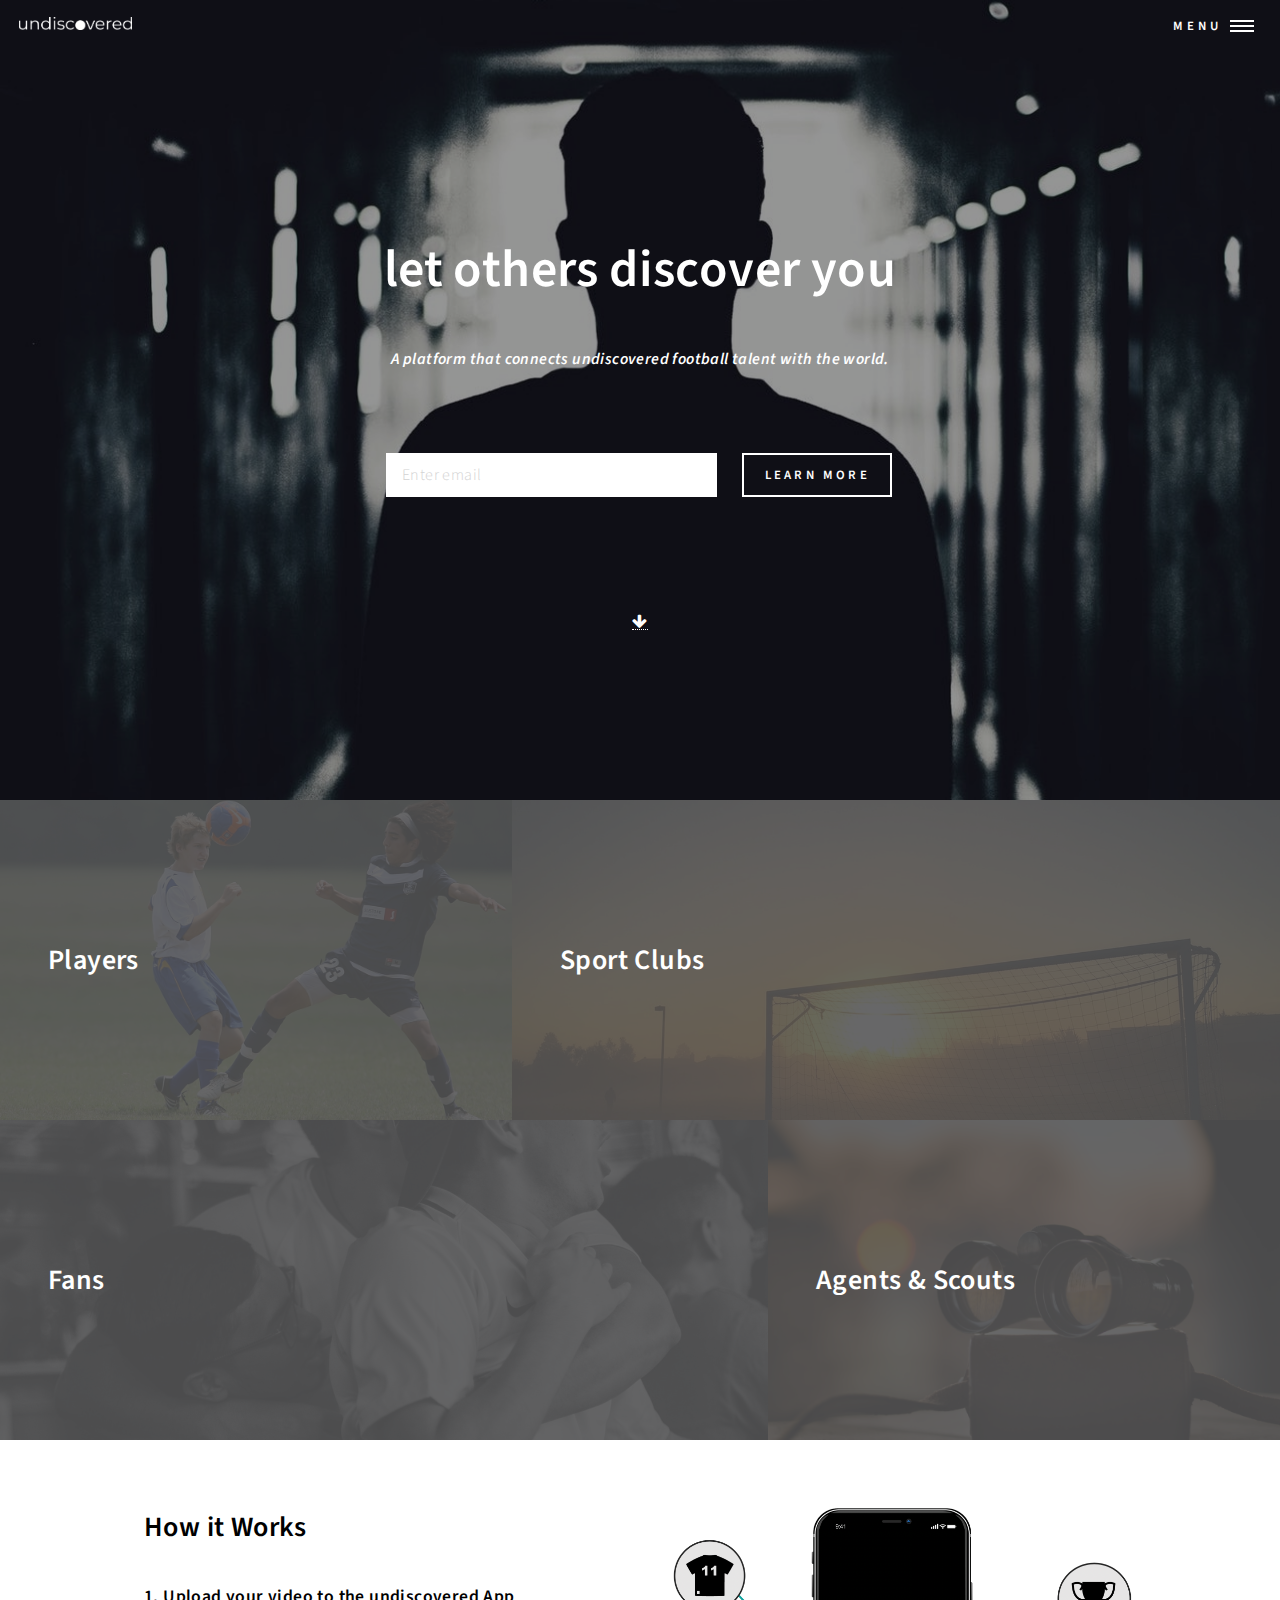
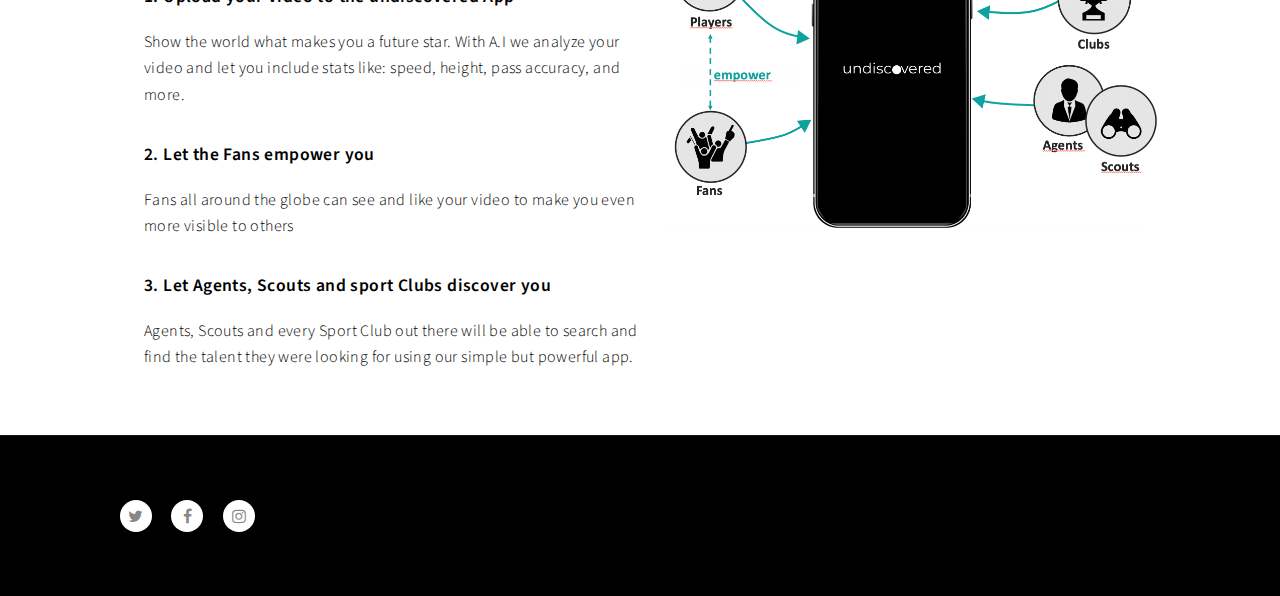
==== index.html @ f7e30514 "Website commit" ====
<!DOCTYPE HTML>
<!--
Forty by HTML5 UP
html5up.net | @ajlkn
Free for personal and commercial use under the CCA 3.0 license (html5up.net/license)
-->
<html>
    <head>
        <title>Undiscovered</title>
        <meta charset="utf-8" />
        <meta name="viewport" content="width=device-width, initial-scale=1, user-scalable=no" />
        <link rel="stylesheet" href="assets/css/main.css" />
        <noscript><link rel="stylesheet" href="assets/css/noscript.css" /></noscript>
    </head>
    <body class="is-preload">
        <!-- Wrapper -->
        <div id="wrapper">
            <!-- Header -->
            <header id="header" class="alt">
                <a href="index.html" class="logo"><img style="width: 10%" src="images/undiscovered_logo_white.png"></a>
                <nav>
                    <a href="#menu">Menu</a>
                </nav>
            </header>
            <!-- Menu -->
            <nav id="menu">
                <ul class="links">
                    <li><a href="index.html">Home</a></li>
                    <!-- <li><a href="generic.html">About</a></li> -->
                </ul>
                <ul class="actions stacked">
                    <li><a href="#" class="button primary fit">More Info</a></li>
                    <li><a href="#" class="button fit">Log In</a></li>
                </ul>
            </nav>
            <!-- Banner -->
            <section id="banner" class="major">
                <div class="inner">
                    <header class="major">
                        <h1>let others discover you</h1>
                    </header>
                    <div >
                        <p style="margin-bottom: 5em; font-style: italic;"><b>A platform that connects undiscovered football talent with the world.</b></p>
                        <div class="row aln-center" style="margin-bottom: 5em;">
                            <!-- Begin Mailchimp Signup Form -->
                            <div class="col-6" id="mc_embed_signup">
                                <form action="https://squarespace.us20.list-manage.com/subscribe/post?u=954dee2d405e3fc59cf410b6b&amp;id=bb637ee477" method="post" id="mc-embedded-subscribe-form" name="mc-embedded-subscribe-form" class="validate" target="_blank" novalidate>
                                    <div class="row">
                                        <div class="col-8">
                                            <div id="mc_embed_signup_scroll">
                                                
                                                <div class="mc-field-group">
                                                    <input placeholder="Enter email" type="email" value="" name="EMAIL" id="mce-EMAIL">
                                                </div>
                                            </div>
                                        </div>
                                        <div class="col-4">
                                            <div id="mce-responses" class="clear">
                                                <div class="response" id="mce-error-response" style="display:none"></div>
                                                <div class="response" id="mce-success-response" style="display:none"></div>
                                                </div>    <!-- real people should not fill this in and expect good things - do not remove this or risk form bot signups-->
                                                <div style="position: absolute; left: -5000px;" aria-hidden="true"><input type="text" name="b_954dee2d405e3fc59cf410b6b_bb637ee477" tabindex="-1" value=""></div>
                                                <div class="clear"><input type="submit" value="Learn more" name="subscribe" id="mc-embedded-subscribe" class="button"></div>
                                            </div>
                                        </div>
                                    </form>
                                </div>
                                <!--End mc_embed_signup-->
                                
                                <!-- <div class="col-6">
                                    <form method="post" action="#">
                                        <div class="row">
                                            <div class="col-8">
                                                <div class="fields">
                                                    
                                                    <div class="field">
                                                        <input placeholder="Enter your e-mail" type="text" name="email" id="email" />
                                                    </div>
                                                </div>
                                            </div>
                                            <div class="col-4">
                                                <ul class="actions">
                                                    <li><input type="submit" value="Learn more" class="button " /></li>
                                                    
                                                </ul>
                                            </div>
                                        </div>
                                    </form>
                                </div>
                            -->                             </div>
                            
                            
                            <a href="#one" class="fa fa-arrow-down"></a>
                            
                        </div>
                    </div>
                </section>
                <!-- Main -->
                <div id="main">
                    <!-- One -->
                    <section id="one" class="tiles">
                        <article>
                            <span class="image">
                                <img src="images/players.jpeg" alt="" />
                            </span>
                            <header class="major">
                                <h3><a href="" class="link">Players</a></h3>
                                <p></p>
                            </header>
                        </article>
                        <article>
                            <span class="image">
                                <img src="images/clubs.jpeg" alt="" />
                            </span>
                            <header class="major">
                                <h3><a href="" class="link">Sport Clubs</a></h3>
                                <p></p>
                            </header>
                        </article>
                        <article>
                            <span class="image">
                                <img src="images/fans.jpeg" alt="" />
                            </span>
                            <header class="major">
                                <h3><a href="" class="link">Fans</a></h3>
                                <p></p>
                            </header>
                        </article>
                        <article>
                            <span class="image">
                                <img src="images/bino.jpeg" alt="" />
                            </span>
                            <header class="major">
                                <h3><a href="" class="link">Agents & Scouts</a></h3>
                                <p></p>
                            </header>
                        </article>
                    </section>
                    <!-- Two -->
                    
                    <section id="two" style="background-color: white">
                        <div class="inner row">
                            <div class="col-6 col-12-small">
                                
                                <header class="major" >
                                    <h2 style="color: black">How it Works</h2>
                                </header>
                                <h4 style="color: black">1. Upload your video to the undiscovered App</h4>
                                <p style="color: black">Show the world what makes you a future star. With A.I we analyze your video and let you include stats like: speed, height, pass accuracy, and more.</p>
                                <h4 style="color: black">2. Let the Fans empower you</h4>
                                <p style="color: black">Fans all around the globe can see  and like your video to make you even more visible to others</p>
                                <h4 style="color: black">3. Let Agents, Scouts and sport Clubs discover you</h4>
                                <p style="color: black">Agents, Scouts and every Sport Club out there will be able to search and find the talent they were looking for using our simple but powerful app.
                                </p>
                            </div>
                            <div class="col-6 col-12-small ">
                                
                                
                                <img  class="image fit" src="images/model2.png">
                            </div>
                        </div>
                    </section>
                    
                </div>
                <!-- Contact -->
                <section id="contact">
                    <!-- <div class="inner">
                        <section>
                            <form method="post" action="#">
                                <div class="fields">
                                    <div class="field half">
                                        <label for="name">Name</label>
                                        <input type="text" name="name" id="name" />
                                    </div>
                                    <div class="field half">
                                        <label for="email">Email</label>
                                        <input type="text" name="email" id="email" />
                                    </div>
                                    <div class="field">
                                        <label for="message">Message</label>
                                        <textarea name="message" id="message" rows="6"></textarea>
                                    </div>
                                </div>
                                <ul class="actions">
                                    <li><input type="submit" value="Send Message" class="primary" /></li>
                                    <li><input type="reset" value="Clear" /></li>
                                </ul>
                            </form>
                        </section>
                        <section class="split">
                            <section>
                                <div class="contact-method">
                                    <span class="icon alt fa-envelope"></span>
                                    <h3>Email</h3>
                                    <a href="#">information@untitled.tld</a>
                                </div>
                            </section>
                            <section>
                                <div class="contact-method">
                                    <span class="icon alt fa-phone"></span>
                                    <h3>Phone</h3>
                                    <span>(000) 000-0000 x12387</span>
                                </div>
                            </section>
                            <section>
                                <div class="contact-method">
                                    <span class="icon alt fa-home"></span>
                                    <h3>Address</h3>
                                    <span>1234 Somewhere Road #5432<br />
                                        Nashville, TN 00000<br />
                                    United States of America</span>
                                </div>
                            </section>
                        </section>
                    </div> -->
                </section>
                <!-- Footer -->
                <footer id="footer">
                    <div class="inner">
                        <ul class="icons">
                            <li><a href="#" class="icon alt fa-twitter"><span class="label">Twitter</span></a></li>
                            <li><a href="#" class="icon alt fa-facebook"><span class="label">Facebook</span></a></li>
                            <li><a href="#" class="icon alt fa-instagram"><span class="label">Instagram</span></a></li>
                            <!-- <li><a href="#" class="icon alt fa-github"><span class="label">GitHub</span></a></li>
                            <li><a href="#" class="icon alt fa-linkedin"><span class="label">LinkedIn</span></a></li> -->
                        </ul>
                        
                    </div>
                </footer>
            </div>
            <!-- Scripts -->
            <script src="assets/js/jquery.min.js"></script>
            <script src="assets/js/jquery.scrolly.min.js"></script>
            <script src="assets/js/jquery.scrollex.min.js"></script>
            <script src="assets/js/browser.min.js"></script>
            <script src="assets/js/breakpoints.min.js"></script>
            <script src="assets/js/util.js"></script>
            <script src="assets/js/main.js"></script>
        </body>
    </html>
---- assets/css/main.css ----
@import url(font-awesome.min.css);
@import url("https://fonts.googleapis.com/css?family=Source+Sans+Pro:300,300italic,600,600italic");

/*
	Forty by HTML5 UP
	html5up.net | @ajlkn
	Free for personal and commercial use under the CCA 3.0 license (html5up.net/license)
*/

html, body, div, span, applet, object,
iframe, h1, h2, h3, h4, h5, h6, p, blockquote,
pre, a, abbr, acronym, address, big, cite,
code, del, dfn, em, img, ins, kbd, q, s, samp,
small, strike, strong, sub, sup, tt, var, b,
u, i, center, dl, dt, dd, ol, ul, li, fieldset,
form, label, legend, table, caption, tbody,
tfoot, thead, tr, th, td, article, aside,
canvas, details, embed, figure, figcaption,
footer, header, hgroup, menu, nav, output, ruby,
section, summary, time, mark, audio, video {
	margin: 0;
	padding: 0;
	border: 0;
	font-size: 100%;
	font: inherit;
	vertical-align: baseline;}

article, aside, details, figcaption, figure,
footer, header, hgroup, menu, nav, section {
	display: block;}

body {
	line-height: 1;
}

ol, ul {
	list-style: none;
}

blockquote, q {
	quotes: none;
}

	blockquote:before, blockquote:after, q:before, q:after {
		content: '';
		content: none;
	}

table {
	border-collapse: collapse;
	border-spacing: 0;
}

body {
	-webkit-text-size-adjust: none;
}

mark {
	background-color: transparent;
	color: inherit;
}

input::-moz-focus-inner {
	border: 0;
	padding: 0;
}

input, select, textarea {
	-moz-appearance: none;
	-webkit-appearance: none;
	-ms-appearance: none;
	appearance: none;
}

/* Basic */

	@-ms-viewport {
		width: device-width;
	}

	body {
		-ms-overflow-style: scrollbar;
	}

	@media screen and (max-width: 480px) {

		html, body {
			min-width: 320px;
		}

	}

	html {
		box-sizing: border-box;
	}

	*, *:before, *:after {
		box-sizing: inherit;
	}

	body {
		background: #000000;
	}

		body.is-preload *, body.is-preload *:before, body.is-preload *:after {
			-moz-animation: none !important;
			-webkit-animation: none !important;
			-ms-animation: none !important;
			animation: none !important;
			-moz-transition: none !important;
			-webkit-transition: none !important;
			-ms-transition: none !important;
			transition: none !important;
		}

/* Type */

	body, input, select, textarea {
		color: #ffffff;
		font-family: "Source Sans Pro", Helvetica, sans-serif;
		font-size: 17pt;
		font-weight: 300;
		letter-spacing: 0.025em;
		line-height: 1.65;
	}

		@media screen and (max-width: 1680px) {

			body, input, select, textarea {
				font-size: 14pt;
			}

		}

		@media screen and (max-width: 1280px) {

			body, input, select, textarea {
				font-size: 12pt;
			}

		}

		@media screen and (max-width: 360px) {

			body, input, select, textarea {
				font-size: 11pt;
			}

		}

	a {
		-moz-transition: color 0.2s ease-in-out, border-bottom-color 0.2s ease-in-out;
		-webkit-transition: color 0.2s ease-in-out, border-bottom-color 0.2s ease-in-out;
		-ms-transition: color 0.2s ease-in-out, border-bottom-color 0.2s ease-in-out;
		transition: color 0.2s ease-in-out, border-bottom-color 0.2s ease-in-out;
		border-bottom: dotted 1px;
		color: inherit;
		text-decoration: none;
	}

		a:hover {
			border-bottom-color: transparent;
			color: #9bf1ff !important;
		}

		a:active {
			color: #53e3fb !important;
		}

	strong, b {
		color: #ffffff;
		font-weight: 600;
	}

	em, i {
		font-style: italic;
	}

	p {
		margin: 0 0 2em 0;
	}

	h1, h2, h3, h4, h5, h6 {
		color: #ffffff;
		font-weight: 600;
		line-height: 1.65;
		margin: 0 0 1em 0;
	}

		h1 a, h2 a, h3 a, h4 a, h5 a, h6 a {
			color: inherit;
			border-bottom: 0;
		}

	h1 {
		font-size: 2.5em;
	}

	h2 {
		font-size: 1.75em;
	}

	h3 {
		font-size: 1.35em;
	}

	h4 {
		font-size: 1.1em;
	}

	h5 {
		font-size: 0.9em;
	}

	h6 {
		font-size: 0.7em;
	}

	@media screen and (max-width: 736px) {

		h1 {
			font-size: 2em;
		}

		h2 {
			font-size: 1.5em;
		}

		h3 {
			font-size: 1.25em;
		}

	}

	sub {
		font-size: 0.8em;
		position: relative;
		top: 0.5em;
	}

	sup {
		font-size: 0.8em;
		position: relative;
		top: -0.5em;
	}

	blockquote {
		border-left: solid 4px rgba(212, 212, 255, 0.1);
		font-style: italic;
		margin: 0 0 2em 0;
		padding: 0.5em 0 0.5em 2em;
	}

	code {
		background: rgba(212, 212, 255, 0.035);
		font-family: "Courier New", monospace;
		font-size: 0.9em;
		margin: 0 0.25em;
		padding: 0.25em 0.65em;
	}

	pre {
		-webkit-overflow-scrolling: touch;
		font-family: "Courier New", monospace;
		font-size: 0.9em;
		margin: 0 0 2em 0;
	}

		pre code {
			display: block;
			line-height: 1.75;
			padding: 1em 1.5em;
			overflow-x: auto;
		}

	hr {
		border: 0;
		border-bottom: solid 1px rgba(212, 212, 255, 0.1);
		margin: 2em 0;
	}

		hr.major {
			margin: 3em 0;
		}

	.align-left {
		text-align: left;
	}

	.align-center {
		text-align: center;
	}

	.align-right {
		text-align: right;
	}

/* Row */

	.row {
		display: flex;
		flex-wrap: wrap;
		box-sizing: border-box;
		align-items: stretch;
	}

		.row > * {
			box-sizing: border-box;
		}

		.row.gtr-uniform > * > :last-child {
			margin-bottom: 0;
		}

		.row.aln-left {
			justify-content: flex-start;
		}

		.row.aln-center {
			justify-content: center;
		}

		.row.aln-right {
			justify-content: flex-end;
		}

		.row.aln-top {
			align-items: flex-start;
		}

		.row.aln-middle {
			align-items: center;
		}

		.row.aln-bottom {
			align-items: flex-end;
		}

		.row > .imp {
			order: -1;
		}

		.row > .col-1 {
			width: 8.3333333333%;
		}

		.row > .off-1 {
			margin-left: 8.3333333333%;
		}

		.row > .col-2 {
			width: 16.6666666667%;
		}

		.row > .off-2 {
			margin-left: 16.6666666667%;
		}

		.row > .col-3 {
			width: 25%;
		}

		.row > .off-3 {
			margin-left: 25%;
		}

		.row > .col-4 {
			width: 33.3333333333%;
		}

		.row > .off-4 {
			margin-left: 33.3333333333%;
		}

		.row > .col-5 {
			width: 41.6666666667%;
		}

		.row > .off-5 {
			margin-left: 41.6666666667%;
		}

		.row > .col-6 {
			width: 50%;
		}

		.row > .off-6 {
			margin-left: 50%;
		}

		.row > .col-7 {
			width: 58.3333333333%;
		}

		.row > .off-7 {
			margin-left: 58.3333333333%;
		}

		.row > .col-8 {
			width: 66.6666666667%;
		}

		.row > .off-8 {
			margin-left: 66.6666666667%;
		}

		.row > .col-9 {
			width: 75%;
		}

		.row > .off-9 {
			margin-left: 75%;
		}

		.row > .col-10 {
			width: 83.3333333333%;
		}

		.row > .off-10 {
			margin-left: 83.3333333333%;
		}

		.row > .col-11 {
			width: 91.6666666667%;
		}

		.row > .off-11 {
			margin-left: 91.6666666667%;
		}

		.row > .col-12 {
			width: 100%;
		}

		.row > .off-12 {
			margin-left: 100%;
		}

		.row.gtr-0 {
			margin-top: 0;
			margin-left: 0em;
		}

			.row.gtr-0 > * {
				padding: 0 0 0 0em;
			}

			.row.gtr-0.gtr-uniform {
				margin-top: 0em;
			}

				.row.gtr-0.gtr-uniform > * {
					padding-top: 0em;
				}

		.row.gtr-25 {
			margin-top: 0;
			margin-left: -0.5em;
		}

			.row.gtr-25 > * {
				padding: 0 0 0 0.5em;
			}

			.row.gtr-25.gtr-uniform {
				margin-top: -0.5em;
			}

				.row.gtr-25.gtr-uniform > * {
					padding-top: 0.5em;
				}

		.row.gtr-50 {
			margin-top: 0;
			margin-left: -1em;
		}

			.row.gtr-50 > * {
				padding: 0 0 0 1em;
			}

			.row.gtr-50.gtr-uniform {
				margin-top: -1em;
			}

				.row.gtr-50.gtr-uniform > * {
					padding-top: 1em;
				}

		.row {
			margin-top: 0;
			margin-left: -2em;
		}

			.row > * {
				padding: 0 0 0 2em;
			}

			.row.gtr-uniform {
				margin-top: -2em;
			}

				.row.gtr-uniform > * {
					padding-top: 2em;
				}

		.row.gtr-150 {
			margin-top: 0;
			margin-left: -3em;
		}

			.row.gtr-150 > * {
				padding: 0 0 0 3em;
			}

			.row.gtr-150.gtr-uniform {
				margin-top: -3em;
			}

				.row.gtr-150.gtr-uniform > * {
					padding-top: 3em;
				}

		.row.gtr-200 {
			margin-top: 0;
			margin-left: -4em;
		}

			.row.gtr-200 > * {
				padding: 0 0 0 4em;
			}

			.row.gtr-200.gtr-uniform {
				margin-top: -4em;
			}

				.row.gtr-200.gtr-uniform > * {
					padding-top: 4em;
				}

		@media screen and (max-width: 1680px) {

			.row {
				display: flex;
				flex-wrap: wrap;
				box-sizing: border-box;
				align-items: stretch;
			}

				.row > * {
					box-sizing: border-box;
				}

				.row.gtr-uniform > * > :last-child {
					margin-bottom: 0;
				}

				.row.aln-left {
					justify-content: flex-start;
				}

				.row.aln-center {
					justify-content: center;
				}

				.row.aln-right {
					justify-content: flex-end;
				}

				.row.aln-top {
					align-items: flex-start;
				}

				.row.aln-middle {
					align-items: center;
				}

				.row.aln-bottom {
					align-items: flex-end;
				}

				.row > .imp-xlarge {
					order: -1;
				}

				.row > .col-1-xlarge {
					width: 8.3333333333%;
				}

				.row > .off-1-xlarge {
					margin-left: 8.3333333333%;
				}

				.row > .col-2-xlarge {
					width: 16.6666666667%;
				}

				.row > .off-2-xlarge {
					margin-left: 16.6666666667%;
				}

				.row > .col-3-xlarge {
					width: 25%;
				}

				.row > .off-3-xlarge {
					margin-left: 25%;
				}

				.row > .col-4-xlarge {
					width: 33.3333333333%;
				}

				.row > .off-4-xlarge {
					margin-left: 33.3333333333%;
				}

				.row > .col-5-xlarge {
					width: 41.6666666667%;
				}

				.row > .off-5-xlarge {
					margin-left: 41.6666666667%;
				}

				.row > .col-6-xlarge {
					width: 50%;
				}

				.row > .off-6-xlarge {
					margin-left: 50%;
				}

				.row > .col-7-xlarge {
					width: 58.3333333333%;
				}

				.row > .off-7-xlarge {
					margin-left: 58.3333333333%;
				}

				.row > .col-8-xlarge {
					width: 66.6666666667%;
				}

				.row > .off-8-xlarge {
					margin-left: 66.6666666667%;
				}

				.row > .col-9-xlarge {
					width: 75%;
				}

				.row > .off-9-xlarge {
					margin-left: 75%;
				}

				.row > .col-10-xlarge {
					width: 83.3333333333%;
				}

				.row > .off-10-xlarge {
					margin-left: 83.3333333333%;
				}

				.row > .col-11-xlarge {
					width: 91.6666666667%;
				}

				.row > .off-11-xlarge {
					margin-left: 91.6666666667%;
				}

				.row > .col-12-xlarge {
					width: 100%;
				}

				.row > .off-12-xlarge {
					margin-left: 100%;
				}

				.row.gtr-0 {
					margin-top: 0;
					margin-left: 0em;
				}

					.row.gtr-0 > * {
						padding: 0 0 0 0em;
					}

					.row.gtr-0.gtr-uniform {
						margin-top: 0em;
					}

						.row.gtr-0.gtr-uniform > * {
							padding-top: 0em;
						}

				.row.gtr-25 {
					margin-top: 0;
					margin-left: -0.5em;
				}

					.row.gtr-25 > * {
						padding: 0 0 0 0.5em;
					}

					.row.gtr-25.gtr-uniform {
						margin-top: -0.5em;
					}

						.row.gtr-25.gtr-uniform > * {
							padding-top: 0.5em;
						}

				.row.gtr-50 {
					margin-top: 0;
					margin-left: -1em;
				}

					.row.gtr-50 > * {
						padding: 0 0 0 1em;
					}

					.row.gtr-50.gtr-uniform {
						margin-top: -1em;
					}

						.row.gtr-50.gtr-uniform > * {
							padding-top: 1em;
						}

				.row {
					margin-top: 0;
					margin-left: -2em;
				}

					.row > * {
						padding: 0 0 0 2em;
					}

					.row.gtr-uniform {
						margin-top: -2em;
					}

						.row.gtr-uniform > * {
							padding-top: 2em;
						}

				.row.gtr-150 {
					margin-top: 0;
					margin-left: -3em;
				}

					.row.gtr-150 > * {
						padding: 0 0 0 3em;
					}

					.row.gtr-150.gtr-uniform {
						margin-top: -3em;
					}

						.row.gtr-150.gtr-uniform > * {
							padding-top: 3em;
						}

				.row.gtr-200 {
					margin-top: 0;
					margin-left: -4em;
				}

					.row.gtr-200 > * {
						padding: 0 0 0 4em;
					}

					.row.gtr-200.gtr-uniform {
						margin-top: -4em;
					}

						.row.gtr-200.gtr-uniform > * {
							padding-top: 4em;
						}

		}

		@media screen and (max-width: 1280px) {

			.row {
				display: flex;
				flex-wrap: wrap;
				box-sizing: border-box;
				align-items: stretch;
			}

				.row > * {
					box-sizing: border-box;
				}

				.row.gtr-uniform > * > :last-child {
					margin-bottom: 0;
				}

				.row.aln-left {
					justify-content: flex-start;
				}

				.row.aln-center {
					justify-content: center;
				}

				.row.aln-right {
					justify-content: flex-end;
				}

				.row.aln-top {
					align-items: flex-start;
				}

				.row.aln-middle {
					align-items: center;
				}

				.row.aln-bottom {
					align-items: flex-end;
				}

				.row > .imp-large {
					order: -1;
				}

				.row > .col-1-large {
					width: 8.3333333333%;
				}

				.row > .off-1-large {
					margin-left: 8.3333333333%;
				}

				.row > .col-2-large {
					width: 16.6666666667%;
				}

				.row > .off-2-large {
					margin-left: 16.6666666667%;
				}

				.row > .col-3-large {
					width: 25%;
				}

				.row > .off-3-large {
					margin-left: 25%;
				}

				.row > .col-4-large {
					width: 33.3333333333%;
				}

				.row > .off-4-large {
					margin-left: 33.3333333333%;
				}

				.row > .col-5-large {
					width: 41.6666666667%;
				}

				.row > .off-5-large {
					margin-left: 41.6666666667%;
				}

				.row > .col-6-large {
					width: 50%;
				}

				.row > .off-6-large {
					margin-left: 50%;
				}

				.row > .col-7-large {
					width: 58.3333333333%;
				}

				.row > .off-7-large {
					margin-left: 58.3333333333%;
				}

				.row > .col-8-large {
					width: 66.6666666667%;
				}

				.row > .off-8-large {
					margin-left: 66.6666666667%;
				}

				.row > .col-9-large {
					width: 75%;
				}

				.row > .off-9-large {
					margin-left: 75%;
				}

				.row > .col-10-large {
					width: 83.3333333333%;
				}

				.row > .off-10-large {
					margin-left: 83.3333333333%;
				}

				.row > .col-11-large {
					width: 91.6666666667%;
				}

				.row > .off-11-large {
					margin-left: 91.6666666667%;
				}

				.row > .col-12-large {
					width: 100%;
				}

				.row > .off-12-large {
					margin-left: 100%;
				}

				.row.gtr-0 {
					margin-top: 0;
					margin-left: 0em;
				}

					.row.gtr-0 > * {
						padding: 0 0 0 0em;
					}

					.row.gtr-0.gtr-uniform {
						margin-top: 0em;
					}

						.row.gtr-0.gtr-uniform > * {
							padding-top: 0em;
						}

				.row.gtr-25 {
					margin-top: 0;
					margin-left: -0.375em;
				}

					.row.gtr-25 > * {
						padding: 0 0 0 0.375em;
					}

					.row.gtr-25.gtr-uniform {
						margin-top: -0.375em;
					}

						.row.gtr-25.gtr-uniform > * {
							padding-top: 0.375em;
						}

				.row.gtr-50 {
					margin-top: 0;
					margin-left: -0.75em;
				}

					.row.gtr-50 > * {
						padding: 0 0 0 0.75em;
					}

					.row.gtr-50.gtr-uniform {
						margin-top: -0.75em;
					}

						.row.gtr-50.gtr-uniform > * {
							padding-top: 0.75em;
						}

				.row {
					margin-top: 0;
					margin-left: -1.5em;
				}

					.row > * {
						padding: 0 0 0 1.5em;
					}

					.row.gtr-uniform {
						margin-top: -1.5em;
					}

						.row.gtr-uniform > * {
							padding-top: 1.5em;
						}

				.row.gtr-150 {
					margin-top: 0;
					margin-left: -2.25em;
				}

					.row.gtr-150 > * {
						padding: 0 0 0 2.25em;
					}

					.row.gtr-150.gtr-uniform {
						margin-top: -2.25em;
					}

						.row.gtr-150.gtr-uniform > * {
							padding-top: 2.25em;
						}

				.row.gtr-200 {
					margin-top: 0;
					margin-left: -3em;
				}

					.row.gtr-200 > * {
						padding: 0 0 0 3em;
					}

					.row.gtr-200.gtr-uniform {
						margin-top: -3em;
					}

						.row.gtr-200.gtr-uniform > * {
							padding-top: 3em;
						}

		}

		@media screen and (max-width: 980px) {

			.row {
				display: flex;
				flex-wrap: wrap;
				box-sizing: border-box;
				align-items: stretch;
			}

				.row > * {
					box-sizing: border-box;
				}

				.row.gtr-uniform > * > :last-child {
					margin-bottom: 0;
				}

				.row.aln-left {
					justify-content: flex-start;
				}

				.row.aln-center {
					justify-content: center;
				}

				.row.aln-right {
					justify-content: flex-end;
				}

				.row.aln-top {
					align-items: flex-start;
				}

				.row.aln-middle {
					align-items: center;
				}

				.row.aln-bottom {
					align-items: flex-end;
				}

				.row > .imp-medium {
					order: -1;
				}

				.row > .col-1-medium {
					width: 8.3333333333%;
				}

				.row > .off-1-medium {
					margin-left: 8.3333333333%;
				}

				.row > .col-2-medium {
					width: 16.6666666667%;
				}

				.row > .off-2-medium {
					margin-left: 16.6666666667%;
				}

				.row > .col-3-medium {
					width: 25%;
				}

				.row > .off-3-medium {
					margin-left: 25%;
				}

				.row > .col-4-medium {
					width: 33.3333333333%;
				}

				.row > .off-4-medium {
					margin-left: 33.3333333333%;
				}

				.row > .col-5-medium {
					width: 41.6666666667%;
				}

				.row > .off-5-medium {
					margin-left: 41.6666666667%;
				}

				.row > .col-6-medium {
					width: 50%;
				}

				.row > .off-6-medium {
					margin-left: 50%;
				}

				.row > .col-7-medium {
					width: 58.3333333333%;
				}

				.row > .off-7-medium {
					margin-left: 58.3333333333%;
				}

				.row > .col-8-medium {
					width: 66.6666666667%;
				}

				.row > .off-8-medium {
					margin-left: 66.6666666667%;
				}

				.row > .col-9-medium {
					width: 75%;
				}

				.row > .off-9-medium {
					margin-left: 75%;
				}

				.row > .col-10-medium {
					width: 83.3333333333%;
				}

				.row > .off-10-medium {
					margin-left: 83.3333333333%;
				}

				.row > .col-11-medium {
					width: 91.6666666667%;
				}

				.row > .off-11-medium {
					margin-left: 91.6666666667%;
				}

				.row > .col-12-medium {
					width: 100%;
				}

				.row > .off-12-medium {
					margin-left: 100%;
				}

				.row.gtr-0 {
					margin-top: 0;
					margin-left: 0em;
				}

					.row.gtr-0 > * {
						padding: 0 0 0 0em;
					}

					.row.gtr-0.gtr-uniform {
						margin-top: 0em;
					}

						.row.gtr-0.gtr-uniform > * {
							padding-top: 0em;
						}

				.row.gtr-25 {
					margin-top: 0;
					margin-left: -0.375em;
				}

					.row.gtr-25 > * {
						padding: 0 0 0 0.375em;
					}

					.row.gtr-25.gtr-uniform {
						margin-top: -0.375em;
					}

						.row.gtr-25.gtr-uniform > * {
							padding-top: 0.375em;
						}

				.row.gtr-50 {
					margin-top: 0;
					margin-left: -0.75em;
				}

					.row.gtr-50 > * {
						padding: 0 0 0 0.75em;
					}

					.row.gtr-50.gtr-uniform {
						margin-top: -0.75em;
					}

						.row.gtr-50.gtr-uniform > * {
							padding-top: 0.75em;
						}

				.row {
					margin-top: 0;
					margin-left: -1.5em;
				}

					.row > * {
						padding: 0 0 0 1.5em;
					}

					.row.gtr-uniform {
						margin-top: -1.5em;
					}

						.row.gtr-uniform > * {
							padding-top: 1.5em;
						}

				.row.gtr-150 {
					margin-top: 0;
					margin-left: -2.25em;
				}

					.row.gtr-150 > * {
						padding: 0 0 0 2.25em;
					}

					.row.gtr-150.gtr-uniform {
						margin-top: -2.25em;
					}

						.row.gtr-150.gtr-uniform > * {
							padding-top: 2.25em;
						}

				.row.gtr-200 {
					margin-top: 0;
					margin-left: -3em;
				}

					.row.gtr-200 > * {
						padding: 0 0 0 3em;
					}

					.row.gtr-200.gtr-uniform {
						margin-top: -3em;
					}

						.row.gtr-200.gtr-uniform > * {
							padding-top: 3em;
						}

		}

		@media screen and (max-width: 736px) {

			.row {
				display: flex;
				flex-wrap: wrap;
				box-sizing: border-box;
				align-items: stretch;
			}

				.row > * {
					box-sizing: border-box;
				}

				.row.gtr-uniform > * > :last-child {
					margin-bottom: 0;
				}

				.row.aln-left {
					justify-content: flex-start;
				}

				.row.aln-center {
					justify-content: center;
				}

				.row.aln-right {
					justify-content: flex-end;
				}

				.row.aln-top {
					align-items: flex-start;
				}

				.row.aln-middle {
					align-items: center;
				}

				.row.aln-bottom {
					align-items: flex-end;
				}

				.row > .imp-small {
					order: -1;
				}

				.row > .col-1-small {
					width: 8.3333333333%;
				}

				.row > .off-1-small {
					margin-left: 8.3333333333%;
				}

				.row > .col-2-small {
					width: 16.6666666667%;
				}

				.row > .off-2-small {
					margin-left: 16.6666666667%;
				}

				.row > .col-3-small {
					width: 25%;
				}

				.row > .off-3-small {
					margin-left: 25%;
				}

				.row > .col-4-small {
					width: 33.3333333333%;
				}

				.row > .off-4-small {
					margin-left: 33.3333333333%;
				}

				.row > .col-5-small {
					width: 41.6666666667%;
				}

				.row > .off-5-small {
					margin-left: 41.6666666667%;
				}

				.row > .col-6-small {
					width: 50%;
				}

				.row > .off-6-small {
					margin-left: 50%;
				}

				.row > .col-7-small {
					width: 58.3333333333%;
				}

				.row > .off-7-small {
					margin-left: 58.3333333333%;
				}

				.row > .col-8-small {
					width: 66.6666666667%;
				}

				.row > .off-8-small {
					margin-left: 66.6666666667%;
				}

				.row > .col-9-small {
					width: 75%;
				}

				.row > .off-9-small {
					margin-left: 75%;
				}

				.row > .col-10-small {
					width: 83.3333333333%;
				}

				.row > .off-10-small {
					margin-left: 83.3333333333%;
				}

				.row > .col-11-small {
					width: 91.6666666667%;
				}

				.row > .off-11-small {
					margin-left: 91.6666666667%;
				}

				.row > .col-12-small {
					width: 100%;
				}

				.row > .off-12-small {
					margin-left: 100%;
				}

				.row.gtr-0 {
					margin-top: 0;
					margin-left: 0em;
				}

					.row.gtr-0 > * {
						padding: 0 0 0 0em;
					}

					.row.gtr-0.gtr-uniform {
						margin-top: 0em;
					}

						.row.gtr-0.gtr-uniform > * {
							padding-top: 0em;
						}

				.row.gtr-25 {
					margin-top: 0;
					margin-left: -0.3125em;
				}

					.row.gtr-25 > * {
						padding: 0 0 0 0.3125em;
					}

					.row.gtr-25.gtr-uniform {
						margin-top: -0.3125em;
					}

						.row.gtr-25.gtr-uniform > * {
							padding-top: 0.3125em;
						}

				.row.gtr-50 {
					margin-top: 0;
					margin-left: -0.625em;
				}

					.row.gtr-50 > * {
						padding: 0 0 0 0.625em;
					}

					.row.gtr-50.gtr-uniform {
						margin-top: -0.625em;
					}

						.row.gtr-50.gtr-uniform > * {
							padding-top: 0.625em;
						}

				.row {
					margin-top: 0;
					margin-left: -1.25em;
				}

					.row > * {
						padding: 0 0 0 1.25em;
					}

					.row.gtr-uniform {
						margin-top: -1.25em;
					}

						.row.gtr-uniform > * {
							padding-top: 1.25em;
						}

				.row.gtr-150 {
					margin-top: 0;
					margin-left: -1.875em;
				}

					.row.gtr-150 > * {
						padding: 0 0 0 1.875em;
					}

					.row.gtr-150.gtr-uniform {
						margin-top: -1.875em;
					}

						.row.gtr-150.gtr-uniform > * {
							padding-top: 1.875em;
						}

				.row.gtr-200 {
					margin-top: 0;
					margin-left: -2.5em;
				}

					.row.gtr-200 > * {
						padding: 0 0 0 2.5em;
					}

					.row.gtr-200.gtr-uniform {
						margin-top: -2.5em;
					}

						.row.gtr-200.gtr-uniform > * {
							padding-top: 2.5em;
						}

		}

		@media screen and (max-width: 480px) {

			.row {
				display: flex;
				flex-wrap: wrap;
				box-sizing: border-box;
				align-items: stretch;
			}

				.row > * {
					box-sizing: border-box;
				}

				.row.gtr-uniform > * > :last-child {
					margin-bottom: 0;
				}

				.row.aln-left {
					justify-content: flex-start;
				}

				.row.aln-center {
					justify-content: center;
				}

				.row.aln-right {
					justify-content: flex-end;
				}

				.row.aln-top {
					align-items: flex-start;
				}

				.row.aln-middle {
					align-items: center;
				}

				.row.aln-bottom {
					align-items: flex-end;
				}

				.row > .imp-xsmall {
					order: -1;
				}

				.row > .col-1-xsmall {
					width: 8.3333333333%;
				}

				.row > .off-1-xsmall {
					margin-left: 8.3333333333%;
				}

				.row > .col-2-xsmall {
					width: 16.6666666667%;
				}

				.row > .off-2-xsmall {
					margin-left: 16.6666666667%;
				}

				.row > .col-3-xsmall {
					width: 25%;
				}

				.row > .off-3-xsmall {
					margin-left: 25%;
				}

				.row > .col-4-xsmall {
					width: 33.3333333333%;
				}

				.row > .off-4-xsmall {
					margin-left: 33.3333333333%;
				}

				.row > .col-5-xsmall {
					width: 41.6666666667%;
				}

				.row > .off-5-xsmall {
					margin-left: 41.6666666667%;
				}

				.row > .col-6-xsmall {
					width: 50%;
				}

				.row > .off-6-xsmall {
					margin-left: 50%;
				}

				.row > .col-7-xsmall {
					width: 58.3333333333%;
				}

				.row > .off-7-xsmall {
					margin-left: 58.3333333333%;
				}

				.row > .col-8-xsmall {
					width: 66.6666666667%;
				}

				.row > .off-8-xsmall {
					margin-left: 66.6666666667%;
				}

				.row > .col-9-xsmall {
					width: 75%;
				}

				.row > .off-9-xsmall {
					margin-left: 75%;
				}

				.row > .col-10-xsmall {
					width: 83.3333333333%;
				}

				.row > .off-10-xsmall {
					margin-left: 83.3333333333%;
				}

				.row > .col-11-xsmall {
					width: 91.6666666667%;
				}

				.row > .off-11-xsmall {
					margin-left: 91.6666666667%;
				}

				.row > .col-12-xsmall {
					width: 100%;
				}

				.row > .off-12-xsmall {
					margin-left: 100%;
				}

				.row.gtr-0 {
					margin-top: 0;
					margin-left: 0em;
				}

					.row.gtr-0 > * {
						padding: 0 0 0 0em;
					}

					.row.gtr-0.gtr-uniform {
						margin-top: 0em;
					}

						.row.gtr-0.gtr-uniform > * {
							padding-top: 0em;
						}

				.row.gtr-25 {
					margin-top: 0;
					margin-left: -0.3125em;
				}

					.row.gtr-25 > * {
						padding: 0 0 0 0.3125em;
					}

					.row.gtr-25.gtr-uniform {
						margin-top: -0.3125em;
					}

						.row.gtr-25.gtr-uniform > * {
							padding-top: 0.3125em;
						}

				.row.gtr-50 {
					margin-top: 0;
					margin-left: -0.625em;
				}

					.row.gtr-50 > * {
						padding: 0 0 0 0.625em;
					}

					.row.gtr-50.gtr-uniform {
						margin-top: -0.625em;
					}

						.row.gtr-50.gtr-uniform > * {
							padding-top: 0.625em;
						}

				.row {
					margin-top: 0;
					margin-left: -1.25em;
				}

					.row > * {
						padding: 0 0 0 1.25em;
					}

					.row.gtr-uniform {
						margin-top: -1.25em;
					}

						.row.gtr-uniform > * {
							padding-top: 1.25em;
						}

				.row.gtr-150 {
					margin-top: 0;
					margin-left: -1.875em;
				}

					.row.gtr-150 > * {
						padding: 0 0 0 1.875em;
					}

					.row.gtr-150.gtr-uniform {
						margin-top: -1.875em;
					}

						.row.gtr-150.gtr-uniform > * {
							padding-top: 1.875em;
						}

				.row.gtr-200 {
					margin-top: 0;
					margin-left: -2.5em;
				}

					.row.gtr-200 > * {
						padding: 0 0 0 2.5em;
					}

					.row.gtr-200.gtr-uniform {
						margin-top: -2.5em;
					}

						.row.gtr-200.gtr-uniform > * {
							padding-top: 2.5em;
						}

		}

/* Section/Article */

	section.special, article.special {
		text-align: center;
	}

	header.major {
		width: -moz-max-content;
		width: -webkit-max-content;
		width: -ms-max-content;
		width: max-content;
		margin-bottom: 2em;
	}

		header.major > :first-child {
			margin-bottom: 0;
			width: calc(100% + 0.5em);
		}

			header.major > :first-child:after {
				/*content: '';*/
				background-color: #ffffff;
				display: block;
				height: 2px;
				margin: 0.325em 0 0.5em 0;
				width: 100%;
			}

		header.major > p {
			font-size: 0.7em;
			font-weight: 600;
			letter-spacing: 0.25em;
			margin-bottom: 0;
			text-transform: uppercase;
		}

		body.is-ie header.major > :first-child:after {
			max-width: 9em;
		}

		body.is-ie header.major > h1:after {
			max-width: 100% !important;
		}

	@media screen and (max-width: 736px) {

		header.major > p br {
			display: none;
		}

	}

/* Form */

	form {
		margin: 0 0 2em 0;
	}

		form > :last-child {
			margin-bottom: 0;
		}

		form > .fields {
			display: -moz-flex;
			display: -webkit-flex;
			display: -ms-flex;
			display: flex;
			-moz-flex-wrap: wrap;
			-webkit-flex-wrap: wrap;
			-ms-flex-wrap: wrap;
			flex-wrap: wrap;
			width: calc(100% + 3em);
			margin: -1.5em 0 2em -1.5em;
		}

			form > .fields > .field {
				-moz-flex-grow: 0;
				-webkit-flex-grow: 0;
				-ms-flex-grow: 0;
				flex-grow: 0;
				-moz-flex-shrink: 0;
				-webkit-flex-shrink: 0;
				-ms-flex-shrink: 0;
				flex-shrink: 0;
				padding: 1.5em 0 0 1.5em;
				width: calc(100% - 1.5em);
			}

				form > .fields > .field.half {
					width: calc(50% - 0.75em);
				}

				form > .fields > .field.third {
					width: calc(100%/3 - 0.5em);
				}

				form > .fields > .field.quarter {
					width: calc(25% - 0.375em);
				}

		@media screen and (max-width: 480px) {

			form > .fields {
				width: calc(100% + 3em);
				margin: -1.5em 0 2em -1.5em;
			}

				form > .fields > .field {
					padding: 1.5em 0 0 1.5em;
					width: calc(100% - 1.5em);
				}

					form > .fields > .field.half {
						width: calc(100% - 1.5em);
					}

					form > .fields > .field.third {
						width: calc(100% - 1.5em);
					}

					form > .fields > .field.quarter {
						width: calc(100% - 1.5em);
					}

		}

	label {
		color: #ffffff;
		display: block;
		font-size: 0.8em;
		font-weight: 600;
		letter-spacing: 0.25em;
		margin: 0 0 1em 0;
		text-transform: uppercase;
	}

	input[type="text"],
	input[type="password"],
	input[type="email"],
	input[type="tel"],
	input[type="search"],
	input[type="url"],
	select,
	textarea {
		-moz-appearance: none;
		-webkit-appearance: none;
		-ms-appearance: none;
		appearance: none;
		background: rgba(255, 255, 255);
		border: none;
		border-radius: 0;
		color: black;
		display: block;
		outline: 0;
		padding: 0 1em;
		text-decoration: none;
		width: 100%;
	}

		input[type="text"]:invalid,
		input[type="password"]:invalid,
		input[type="email"]:invalid,
		input[type="tel"]:invalid,
		input[type="search"]:invalid,
		input[type="url"]:invalid,
		select:invalid,
		textarea:invalid {
			box-shadow: none;
		}

		input[type="text"]:focus,
		input[type="password"]:focus,
		input[type="email"]:focus,
		input[type="tel"]:focus,
		input[type="search"]:focus,
		input[type="url"]:focus,
		select:focus,
		textarea:focus {
			border-color: #9bf1ff;
			box-shadow: 0 0 0 2px #9bf1ff;
		}

	select {
		background-image: url("data:image/svg+xml;charset=utf8,%3Csvg xmlns='http://www.w3.org/2000/svg' width='40' height='40' preserveAspectRatio='none' viewBox='0 0 40 40'%3E%3Cpath d='M9.4,12.3l10.4,10.4l10.4-10.4c0.2-0.2,0.5-0.4,0.9-0.4c0.3,0,0.6,0.1,0.9,0.4l3.3,3.3c0.2,0.2,0.4,0.5,0.4,0.9 c0,0.4-0.1,0.6-0.4,0.9L20.7,31.9c-0.2,0.2-0.5,0.4-0.9,0.4c-0.3,0-0.6-0.1-0.9-0.4L4.3,17.3c-0.2-0.2-0.4-0.5-0.4-0.9 c0-0.4,0.1-0.6,0.4-0.9l3.3-3.3c0.2-0.2,0.5-0.4,0.9-0.4S9.1,12.1,9.4,12.3z' fill='rgba(212, 212, 255, 0.1)' /%3E%3C/svg%3E");
		background-size: 1.25rem;
		background-repeat: no-repeat;
		background-position: calc(100% - 1rem) center;
		height: 2.75em;
		padding-right: 2.75em;
		text-overflow: ellipsis;
	}

		select option {
			color: #ffffff;
			background: #0000007d;
		}

		select:focus::-ms-value {
			background-color: transparent;
		}

		select::-ms-expand {
			display: none;
		}

	input[type="text"],
	input[type="password"],
	input[type="email"],
	input[type="tel"],
	input[type="search"],
	input[type="url"],
	select {
		height: 2.75em;
	}

	textarea {
		padding: 0.75em 1em;
	}

	input[type="checkbox"],
	input[type="radio"] {
		-moz-appearance: none;
		-webkit-appearance: none;
		-ms-appearance: none;
		appearance: none;
		display: block;
		float: left;
		margin-right: -2em;
		opacity: 0;
		width: 1em;
		z-index: -1;
	}

		input[type="checkbox"] + label,
		input[type="radio"] + label {
			text-decoration: none;
			color: #ffffff;
			cursor: pointer;
			display: inline-block;
			font-weight: 300;
			padding-left: 2.65em;
			padding-right: 0.75em;
			position: relative;
		}

			input[type="checkbox"] + label:before,
			input[type="radio"] + label:before {
				-moz-osx-font-smoothing: grayscale;
				-webkit-font-smoothing: antialiased;
				font-family: FontAwesome;
				font-style: normal;
				font-weight: normal;
				text-transform: none !important;
			}

			input[type="checkbox"] + label:before,
			input[type="radio"] + label:before {
				background: rgba(212, 212, 255, 0.035);
				content: '';
				display: inline-block;
				height: 1.65em;
				left: 0;
				letter-spacing: 0;
				line-height: 1.58125em;
				position: absolute;
				text-align: center;
				top: 0;
				width: 1.65em;
			}

		input[type="checkbox"]:checked + label:before,
		input[type="radio"]:checked + label:before {
			background: #ffffff;
			border-color: #9bf1ff;
			content: '\f00c';
			color: #0000007d;
		}

		input[type="checkbox"]:focus + label:before,
		input[type="radio"]:focus + label:before {
			box-shadow: 0 0 0 2px #9bf1ff;
		}

	input[type="radio"] + label:before {
		border-radius: 100%;
	}

	::-webkit-input-placeholder {
		color: rgba(211, 211, 211 ) !important;
		opacity: 1.0;
	}

	:-moz-placeholder {
		color: rgba(211, 211, 211) !important;
		opacity: 1.0;
	}

	::-moz-placeholder {
		color: rgba(211, 211, 211) !important;
		opacity: 1.0;
	}

	:-ms-input-placeholder {
		color: rgba(211, 211, 211) !important;
		opacity: 1.0;
	}

/* Box */

	.box {
		border: solid 1px rgba(212, 212, 255, 0.1);
		margin-bottom: 2em;
		padding: 1.5em;
	}

		.box > :last-child,
		.box > :last-child > :last-child,
		.box > :last-child > :last-child > :last-child {
			margin-bottom: 0;
		}

		.box.alt {
			border: 0;
			border-radius: 0;
			padding: 0;
		}

/* Icon */

	.icon {
		text-decoration: none;
		border-bottom: none;
		position: relative;
	}

		.icon:before {
			-moz-osx-font-smoothing: grayscale;
			-webkit-font-smoothing: antialiased;
			font-family: FontAwesome;
			font-style: normal;
			font-weight: normal;
			text-transform: none !important;
		}

		.icon > .label {
			display: none;
		}

		.icon.alt:before {
			background-color: #ffffff;
			border-radius: 100%;
			color: #0000007d;
			display: inline-block;
			height: 2em;
			line-height: 2em;
			text-align: center;
			width: 2em;
		}

	a.icon.alt:before {
		-moz-transition: background-color 0.2s ease-in-out;
		-webkit-transition: background-color 0.2s ease-in-out;
		-ms-transition: background-color 0.2s ease-in-out;
		transition: background-color 0.2s ease-in-out;
	}

	a.icon.alt:hover:before {
		background-color: #6fc3df;
	}

	a.icon.alt:active:before {
		background-color: #37a6cb;
	}

/* Image */

	.image {
		border: 0;
		display: inline-block;
		position: relative;
	}

		.image img {
			display: block;
		}

		.image.left, .image.right {
			max-width: 30%;
		}

			.image.left img, .image.right img {
				width: 100%;
			}

		.image.left {
			float: left;
			margin: 0 1.5em 1.25em 0;
			top: 0.25em;
		}

		.image.right {
			float: right;
			margin: 0 0 1.25em 1.5em;
			top: 0.25em;
		}

		.image.fit {
			display: block;
			margin: 0 0 2em 0;
			width: 100%;
		}

			.image.fit img {
				width: 100%;
			}

		.image.main {
			display: block;
			margin: 2.5em 0;
			width: 100%;
		}

			.image.main img {
				width: 100%;
			}

			@media screen and (max-width: 736px) {

				.image.main {
					margin: 1.5em 0;
				}

			}

/* List */

	ol {
		list-style: decimal;
		margin: 0 0 2em 0;
		padding-left: 1.25em;
	}

		ol li {
			padding-left: 0.25em;
		}

	ul {
		list-style: disc;
		margin: 0 0 2em 0;
		padding-left: 1em;
	}

		ul li {
			padding-left: 0.5em;
		}

		ul.alt {
			list-style: none;
			padding-left: 0;
		}

			ul.alt li {
				border-top: solid 1px rgba(212, 212, 255, 0.1);
				padding: 0.5em 0;
			}

				ul.alt li:first-child {
					border-top: 0;
					padding-top: 0;
				}

	dl {
		margin: 0 0 2em 0;
	}

		dl dt {
			display: block;
			font-weight: 600;
			margin: 0 0 1em 0;
		}

		dl dd {
			margin-left: 2em;
		}

/* Actions */

	ul.actions {
		display: -moz-flex;
		display: -webkit-flex;
		display: -ms-flex;
		display: flex;
		cursor: default;
		list-style: none;
		margin-left: -1em;
		padding-left: 0;
	}

		ul.actions li {
			padding: 0 0 0 1em;
			vertical-align: middle;
		}

		ul.actions.special {
			-moz-justify-content: center;
			-webkit-justify-content: center;
			-ms-justify-content: center;
			justify-content: center;
			width: 100%;
			margin-left: 0;
		}

			ul.actions.special li:first-child {
				padding-left: 0;
			}

		ul.actions.stacked {
			-moz-flex-direction: column;
			-webkit-flex-direction: column;
			-ms-flex-direction: column;
			flex-direction: column;
			margin-left: 0;
		}

			ul.actions.stacked li {
				padding: 1.3em 0 0 0;
			}

				ul.actions.stacked li:first-child {
					padding-top: 0;
				}

		ul.actions.fit {
			width: calc(100% + 1em);
		}

			ul.actions.fit li {
				-moz-flex-grow: 1;
				-webkit-flex-grow: 1;
				-ms-flex-grow: 1;
				flex-grow: 1;
				-moz-flex-shrink: 1;
				-webkit-flex-shrink: 1;
				-ms-flex-shrink: 1;
				flex-shrink: 1;
				width: 100%;
			}

				ul.actions.fit li > * {
					width: 100%;
				}

			ul.actions.fit.stacked {
				width: 100%;
			}

/* Icons */

	ul.icons {
		cursor: default;
		list-style: none;
		padding-left: 0;
	}

		ul.icons li {
			display: inline-block;
			padding: 0 1em 0 0;
		}

			ul.icons li:last-child {
				padding-right: 0;
			}

		@media screen and (max-width: 736px) {

			ul.icons li {
				padding: 0 0.75em 0 0;
			}

		}

/* Pagination */

	ul.pagination {
		cursor: default;
		list-style: none;
		padding-left: 0;
	}

		ul.pagination li {
			display: inline-block;
			padding-left: 0;
			vertical-align: middle;
		}

			ul.pagination li > .page {
				-moz-transition: background-color 0.2s ease-in-out, color 0.2s ease-in-out;
				-webkit-transition: background-color 0.2s ease-in-out, color 0.2s ease-in-out;
				-ms-transition: background-color 0.2s ease-in-out, color 0.2s ease-in-out;
				transition: background-color 0.2s ease-in-out, color 0.2s ease-in-out;
				border-bottom: 0;
				display: inline-block;
				font-size: 0.8em;
				font-weight: 600;
				height: 1.5em;
				line-height: 1.5em;
				margin: 0 0.125em;
				min-width: 1.5em;
				padding: 0 0.5em;
				text-align: center;
			}

				ul.pagination li > .page.active {
					background-color: #ffffff;
					color: #0000007d;
				}

					ul.pagination li > .page.active:hover {
						background-color: #9bf1ff;
						color: #0000007d !important;
					}

					ul.pagination li > .page.active:active {
						background-color: #53e3fb;
					}

			ul.pagination li:first-child {
				padding-right: 0.75em;
			}

			ul.pagination li:last-child {
				padding-left: 0.75em;
			}

		@media screen and (max-width: 480px) {

			ul.pagination li:nth-child(n+2):nth-last-child(n+2) {
				display: none;
			}

			ul.pagination li:first-child {
				padding-right: 0;
			}

		}

/* Table */

	.table-wrapper {
		-webkit-overflow-scrolling: touch;
		overflow-x: auto;
	}

	table {
		margin: 0 0 2em 0;
		width: 100%;
	}

		table tbody tr {
			border: solid 1px rgba(212, 212, 255, 0.1);
			border-left: 0;
			border-right: 0;
		}

			table tbody tr:nth-child(2n + 1) {
				background-color: rgba(212, 212, 255, 0.035);
			}

		table td {
			padding: 0.75em 0.75em;
		}

		table th {
			color: #ffffff;
			font-size: 0.9em;
			font-weight: 600;
			padding: 0 0.75em 0.75em 0.75em;
			text-align: left;
		}

		table thead {
			border-bottom: solid 2px rgba(212, 212, 255, 0.1);
		}

		table tfoot {
			border-top: solid 2px rgba(212, 212, 255, 0.1);
		}

		table.alt {
			border-collapse: separate;
		}

			table.alt tbody tr td {
				border: solid 1px rgba(212, 212, 255, 0.1);
				border-left-width: 0;
				border-top-width: 0;
			}

				table.alt tbody tr td:first-child {
					border-left-width: 1px;
				}

			table.alt tbody tr:first-child td {
				border-top-width: 1px;
			}

			table.alt thead {
				border-bottom: 0;
			}

			table.alt tfoot {
				border-top: 0;
			}

/* Button */

	input[type="submit"],
	input[type="reset"],
	input[type="button"],
	button,
	.button {
		-moz-appearance: none;
		-webkit-appearance: none;
		-ms-appearance: none;
		appearance: none;
		-moz-transition: background-color 0.2s ease-in-out, box-shadow 0.2s ease-in-out, color 0.2s ease-in-out;
		-webkit-transition: background-color 0.2s ease-in-out, box-shadow 0.2s ease-in-out, color 0.2s ease-in-out;
		-ms-transition: background-color 0.2s ease-in-out, box-shadow 0.2s ease-in-out, color 0.2s ease-in-out;
		transition: background-color 0.2s ease-in-out, box-shadow 0.2s ease-in-out, color 0.2s ease-in-out;
		background-color: transparent;
		border: 0;
		border-radius: 0;
		box-shadow: inset 0 0 0 2px #ffffff;
		color: #ffffff;
		cursor: pointer;
		display: inline-block;
		font-size: 0.8em;
		font-weight: 600;
		height: 3.5em;
		letter-spacing: 0.25em;
		line-height: 3.5em;
		padding: 0 1.75em;
		text-align: center;
		text-decoration: none;
		text-transform: uppercase;
		white-space: nowrap;
	}

		input[type="submit"]:hover, input[type="submit"]:active,
		input[type="reset"]:hover,
		input[type="reset"]:active,
		input[type="button"]:hover,
		input[type="button"]:active,
		button:hover,
		button:active,
		.button:hover,
		.button:active {
			box-shadow: inset 0 0 0 2px #9bf1ff;
			color: #9bf1ff;
		}

		input[type="submit"]:active,
		input[type="reset"]:active,
		input[type="button"]:active,
		button:active,
		.button:active {
			background-color: rgba(155, 241, 255, 0.1);
			box-shadow: inset 0 0 0 2px #53e3fb;
			color: #53e3fb;
		}

		input[type="submit"].icon:before,
		input[type="reset"].icon:before,
		input[type="button"].icon:before,
		button.icon:before,
		.button.icon:before {
			margin-right: 0.5em;
		}

		input[type="submit"].fit,
		input[type="reset"].fit,
		input[type="button"].fit,
		button.fit,
		.button.fit {
			width: 100%;
		}

		input[type="submit"].small,
		input[type="reset"].small,
		input[type="button"].small,
		button.small,
		.button.small {
			font-size: 0.6em;
		}

		input[type="submit"].large,
		input[type="reset"].large,
		input[type="button"].large,
		button.large,
		.button.large {
			font-size: 1.25em;
			height: 3em;
			line-height: 3em;
		}

		input[type="submit"].next,
		input[type="reset"].next,
		input[type="button"].next,
		button.next,
		.button.next {
			padding-right: 4.5em;
			position: relative;
		}

			input[type="submit"].next:before, input[type="submit"].next:after,
			input[type="reset"].next:before,
			input[type="reset"].next:after,
			input[type="button"].next:before,
			input[type="button"].next:after,
			button.next:before,
			button.next:after,
			.button.next:before,
			.button.next:after {
				-moz-transition: opacity 0.2s ease-in-out;
				-webkit-transition: opacity 0.2s ease-in-out;
				-ms-transition: opacity 0.2s ease-in-out;
				transition: opacity 0.2s ease-in-out;
				background-position: center right;
				background-repeat: no-repeat;
				background-size: 36px 24px;
				content: '';
				display: block;
				height: 100%;
				position: absolute;
				right: 1.5em;
				top: 0;
				vertical-align: middle;
				width: 36px;
			}

			input[type="submit"].next:before,
			input[type="reset"].next:before,
			input[type="button"].next:before,
			button.next:before,
			.button.next:before {
				background-image: url("data:image/svg+xml;charset=utf8,%3Csvg xmlns='http://www.w3.org/2000/svg' xmlns:xlink='http://www.w3.org/1999/xlink' width='36px' height='24px' viewBox='0 0 36 24' zoomAndPan='disable'%3E%3Cstyle%3Eline %7B stroke: %23ffffff%3B stroke-width: 2px%3B %7D%3C/style%3E%3Cline x1='0' y1='12' x2='34' y2='12' /%3E%3Cline x1='25' y1='4' x2='34' y2='12.5' /%3E%3Cline x1='25' y1='20' x2='34' y2='11.5' /%3E%3C/svg%3E");
			}

			input[type="submit"].next:after,
			input[type="reset"].next:after,
			input[type="button"].next:after,
			button.next:after,
			.button.next:after {
				background-image: url("data:image/svg+xml;charset=utf8,%3Csvg xmlns='http://www.w3.org/2000/svg' xmlns:xlink='http://www.w3.org/1999/xlink' width='36px' height='24px' viewBox='0 0 36 24' zoomAndPan='disable'%3E%3Cstyle%3Eline %7B stroke: %239bf1ff%3B stroke-width: 2px%3B %7D%3C/style%3E%3Cline x1='0' y1='12' x2='34' y2='12' /%3E%3Cline x1='25' y1='4' x2='34' y2='12.5' /%3E%3Cline x1='25' y1='20' x2='34' y2='11.5' /%3E%3C/svg%3E");
				opacity: 0;
				z-index: 1;
			}

			input[type="submit"].next:hover:after, input[type="submit"].next:active:after,
			input[type="reset"].next:hover:after,
			input[type="reset"].next:active:after,
			input[type="button"].next:hover:after,
			input[type="button"].next:active:after,
			button.next:hover:after,
			button.next:active:after,
			.button.next:hover:after,
			.button.next:active:after {
				opacity: 1;
			}

			@media screen and (max-width: 1280px) {

				input[type="submit"].next,
				input[type="reset"].next,
				input[type="button"].next,
				button.next,
				.button.next {
					padding-right: 5em;
				}

			}

		input[type="submit"].primary,
		input[type="reset"].primary,
		input[type="button"].primary,
		button.primary,
		.button.primary {
			background-color: #ffffff;
			box-shadow: none;
			color: #0000007d;
		}

			input[type="submit"].primary:hover, input[type="submit"].primary:active,
			input[type="reset"].primary:hover,
			input[type="reset"].primary:active,
			input[type="button"].primary:hover,
			input[type="button"].primary:active,
			button.primary:hover,
			button.primary:active,
			.button.primary:hover,
			.button.primary:active {
				background-color: #9bf1ff;
				color: #0000007d !important;
			}

			input[type="submit"].primary:active,
			input[type="reset"].primary:active,
			input[type="button"].primary:active,
			button.primary:active,
			.button.primary:active {
				background-color: #53e3fb;
			}

		input[type="submit"].disabled, input[type="submit"]:disabled,
		input[type="reset"].disabled,
		input[type="reset"]:disabled,
		input[type="button"].disabled,
		input[type="button"]:disabled,
		button.disabled,
		button:disabled,
		.button.disabled,
		.button:disabled {
			pointer-events: none;
			cursor: default;
			opacity: 0.25;
		}

/* Tiles */

	.tiles {
		display: -moz-flex;
		display: -webkit-flex;
		display: -ms-flex;
		display: flex;
		-moz-flex-wrap: wrap;
		-webkit-flex-wrap: wrap;
		-ms-flex-wrap: wrap;
		flex-wrap: wrap;
		border-top: 0 !important;
	}

		.tiles + * {
			border-top: 0 !important;
		}

		.tiles article {
			-moz-align-items: center;
			-webkit-align-items: center;
			-ms-align-items: center;
			align-items: center;
			display: -moz-flex;
			display: -webkit-flex;
			display: -ms-flex;
			display: flex;
			-moz-transition: -moz-transform 0.25s ease, opacity 0.25s ease, -moz-filter 1s ease, -webkit-filter 1s ease;
			-webkit-transition: -webkit-transform 0.25s ease, opacity 0.25s ease, -webkit-filter 1s ease, -webkit-filter 1s ease;
			-ms-transition: -ms-transform 0.25s ease, opacity 0.25s ease, -ms-filter 1s ease, -webkit-filter 1s ease;
			transition: transform 0.25s ease, opacity 0.25s ease, filter 1s ease, -webkit-filter 1s ease;
			padding: 4em 4em 2em 4em ;
			background-position: center;
			background-repeat: no-repeat;
			background-size: cover;
			cursor: default;
			height: 40vh;
			max-height: 40em;
			min-height: 23em;
			overflow: hidden;
			position: relative;
			width: 40%;
		}

			.tiles article .image {
				display: none;
			}

			.tiles article header {
				position: relative;
				z-index: 3;
			}

			.tiles article h3 {
				font-size: 1.75em;
			}

				.tiles article h3 a:hover {
					color: inherit !important;
				}

			.tiles article .link.primary {
				border: 0;
				height: 100%;
				left: 0;
				position: absolute;
				top: 0;
				width: 100%;
				z-index: 4;
			}

			.tiles article:before {
				-moz-transition: opacity 0.5s ease;
				-webkit-transition: opacity 0.5s ease;
				-ms-transition: opacity 0.5s ease;
				transition: opacity 0.5s ease;
				bottom: 0;
				content: '';
				display: block;
				height: 100%;
				left: 0;
				opacity: 0.85;
				position: absolute;
				width: 100%;
				z-index: 2;
			}

			.tiles article:after {
				background-color: rgba(36, 41, 67, 0.25);
				content: '';
				display: block;
				height: 100%;
				left: 0;
				position: absolute;
				top: 0;
				width: 100%;
				z-index: 1;
			}

			.tiles article:hover:before {
				opacity: 0;
			}

			.tiles article.is-transitioning {
				-moz-transform: scale(0.95);
				-webkit-transform: scale(0.95);
				-ms-transform: scale(0.95);
				transform: scale(0.95);
				-moz-filter: blur(0.5em);
				-webkit-filter: blur(0.5em);
				-ms-filter: blur(0.5em);
				filter: blur(0.5em);
				opacity: 0;
			}

			.tiles article:nth-child(4n - 1), .tiles article:nth-child(4n - 2) {
				width: 60%;
			}

			.tiles article:nth-child(6n - 5):before {
				background-color: #565656;
			}

			.tiles article:nth-child(6n - 4):before {
				background-color: #565656;
			}

			.tiles article:nth-child(6n - 3):before {
				background-color: #565656;
			}

			.tiles article:nth-child(6n - 2):before {
				background-color: #565656;
			}

			.tiles article:nth-child(6n - 1):before {
				background-color: #565656;
			}

			.tiles article:nth-child(6n):before {
				background-color: #565656;
			}

		@media screen and (max-width: 1280px) {

			.tiles article {
				padding: 4em 3em 2em 3em ;
				height: 30vh;
				max-height: 30em;
				min-height: 20em;
			}

		}

		@media screen and (max-width: 980px) {

			.tiles article {
				width: 50% !important;
			}

		}

		@media screen and (max-width: 736px) {

			.tiles article {
				padding: 3em 1.5em 1em 1.5em ;
				height: 16em;
				max-height: none;
				min-height: 0;
			}

				.tiles article h3 {
					font-size: 1.5em;
				}

		}

		@media screen and (max-width: 480px) {

			.tiles {
				display: block;
			}

				.tiles article {
					height: 20em;
					width: 100% !important;
				}

		}

/* Contact Method */

	.contact-method {
		margin: 0 0 2em 0;
		padding-left: 3.25em;
		position: relative;
	}

		.contact-method .icon {
			left: 0;
			position: absolute;
			top: 0;
		}

		.contact-method h3 {
			margin: 0 0 0.5em 0;
		}

/* Spotlights */

	.spotlights {
		border-top: 0 !important;
	}

		.spotlights + * {
			border-top: 0 !important;
		}

		.spotlights > section {
			display: -moz-flex;
			display: -webkit-flex;
			display: -ms-flex;
			display: flex;
			-moz-flex-direction: row;
			-webkit-flex-direction: row;
			-ms-flex-direction: row;
			flex-direction: row;
			background-color: #2e3450;
		}

			.spotlights > section > .image {
				background-position: center center;
				background-size: cover;
				border-radius: 0;
				display: block;
				position: relative;
				width: 30%;
			}

				.spotlights > section > .image img {
					border-radius: 0;
					display: block;
					width: 100%;
				}

				.spotlights > section > .image:before {
					background: rgba(36, 41, 67, 0.9);
					content: '';
					display: block;
					height: 100%;
					left: 0;
					opacity: 0;
					position: absolute;
					top: 0;
					width: 100%;
				}

			.spotlights > section > .content {
				display: -moz-flex;
				display: -webkit-flex;
				display: -ms-flex;
				display: flex;
				-moz-flex-direction: column;
				-webkit-flex-direction: column;
				-ms-flex-direction: column;
				flex-direction: column;
				-moz-justify-content: center;
				-webkit-justify-content: center;
				-ms-justify-content: center;
				justify-content: center;
				-moz-align-items: center;
				-webkit-align-items: center;
				-ms-align-items: center;
				align-items: center;
				padding: 2em 3em 0.1em 3em ;
				width: 70%;
			}

				.spotlights > section > .content > .inner {
					margin: 0 auto;
					max-width: 100%;
					width: 65em;
				}

			.spotlights > section:nth-child(2n) {
				-moz-flex-direction: row-reverse;
				-webkit-flex-direction: row-reverse;
				-ms-flex-direction: row-reverse;
				flex-direction: row-reverse;
				background-color: #333856;
			}

				.spotlights > section:nth-child(2n) > .content {
					-moz-align-items: -moz-flex-end;
					-webkit-align-items: -webkit-flex-end;
					-ms-align-items: -ms-flex-end;
					align-items: flex-end;
				}

		@media screen and (max-width: 1680px) {

			.spotlights > section > .image {
				width: 40%;
			}

			.spotlights > section > .content {
				width: 60%;
			}

		}

		@media screen and (max-width: 1280px) {

			.spotlights > section > .image {
				width: 45%;
			}

			.spotlights > section > .content {
				width: 55%;
			}

		}

		@media screen and (max-width: 980px) {

			.spotlights > section {
				display: block;
			}

				.spotlights > section > .image {
					width: 100%;
				}

				.spotlights > section > .content {
					padding: 4em 3em 2em 3em ;
					width: 100%;
				}

		}

		@media screen and (max-width: 736px) {

			.spotlights > section > .content {
				padding: 3em 1.5em 1em 1.5em ;
			}

		}

/* Header */

	@-moz-keyframes reveal-header {
		0% {
			top: -4em;
			opacity: 0;
		}

		100% {
			top: 0;
			opacity: 1;
		}
	}

	@-webkit-keyframes reveal-header {
		0% {
			top: -4em;
			opacity: 0;
		}

		100% {
			top: 0;
			opacity: 1;
		}
	}

	@-ms-keyframes reveal-header {
		0% {
			top: -4em;
			opacity: 0;
		}

		100% {
			top: 0;
			opacity: 1;
		}
	}

	@keyframes reveal-header {
		0% {
			top: -4em;
			opacity: 0;
		}

		100% {
			top: 0;
			opacity: 1;
		}
	}

	#header {
		display: -moz-flex;
		display: -webkit-flex;
		display: -ms-flex;
		display: flex;
		background-color: #000;
		box-shadow: 0 0 0.25em 0 rgba(0, 0, 0, 0.15);
		cursor: default;
		font-weight: 600;
		height: 3.25em;
		left: 0;
		letter-spacing: 0.25em;
		line-height: 3.25em;
		margin: 0;
		position: fixed;
		text-transform: uppercase;
		top: 0;
		width: 100%;
		z-index: 10000;
	}

		#header .logo {
			border: 0;
			display: inline-block;
			font-size: 0.8em;
			height: inherit;
			line-height: inherit;
			padding: 0 1.5em;
		}

			#header .logo strong {
				-moz-transition: background-color 0.2s ease-in-out, color 0.2s ease-in-out;
				-webkit-transition: background-color 0.2s ease-in-out, color 0.2s ease-in-out;
				-ms-transition: background-color 0.2s ease-in-out, color 0.2s ease-in-out;
				transition: background-color 0.2s ease-in-out, color 0.2s ease-in-out;
				background-color: #ffffff;
				color: #0000007d;
				display: inline-block;
				line-height: 1.65em;
				margin-right: 0.325em;
				padding: 0 0.125em 0 0.375em;
			}

			#header .logo:hover strong {
				background-color: #9bf1ff;
			}

			#header .logo:active strong {
				background-color: #53e3fb;
			}

		#header nav {
			display: -moz-flex;
			display: -webkit-flex;
			display: -ms-flex;
			display: flex;
			-moz-justify-content: -moz-flex-end;
			-webkit-justify-content: -webkit-flex-end;
			-ms-justify-content: -ms-flex-end;
			justify-content: flex-end;
			-moz-flex-grow: 1;
			-webkit-flex-grow: 1;
			-ms-flex-grow: 1;
			flex-grow: 1;
			height: inherit;
			line-height: inherit;
		}

			#header nav a {
				border: 0;
				display: block;
				font-size: 0.8em;
				height: inherit;
				line-height: inherit;
				padding: 0 0.75em;
				position: relative;
				vertical-align: middle;
			}

				#header nav a:last-child {
					padding-right: 1.5em;
				}

				#header nav a[href="#menu"] {
					padding-right: 3.325em !important;
				}

					#header nav a[href="#menu"]:before, #header nav a[href="#menu"]:after {
						background-image: url("data:image/svg+xml;charset=utf8,%3Csvg xmlns='http://www.w3.org/2000/svg' width='24' height='32' viewBox='0 0 24 32' preserveAspectRatio='none'%3E%3Cstyle%3Eline %7B stroke-width: 2px%3B stroke: %23ffffff%3B %7D%3C/style%3E%3Cline x1='0' y1='11' x2='24' y2='11' /%3E%3Cline x1='0' y1='21' x2='24' y2='21' /%3E%3Cline x1='0' y1='16' x2='24' y2='16' /%3E%3C/svg%3E");
						background-position: center;
						background-repeat: no-repeat;
						background-size: 24px 32px;
						content: '';
						display: block;
						height: 100%;
						position: absolute;
						right: 1.5em;
						top: 0;
						vertical-align: middle;
						width: 24px;
					}

					#header nav a[href="#menu"]:after {
						-moz-transition: opacity 0.2s ease-in-out;
						-webkit-transition: opacity 0.2s ease-in-out;
						-ms-transition: opacity 0.2s ease-in-out;
						transition: opacity 0.2s ease-in-out;
						background-image: url("data:image/svg+xml;charset=utf8,%3Csvg xmlns='http://www.w3.org/2000/svg' width='24' height='32' viewBox='0 0 24 32' preserveAspectRatio='none'%3E%3Cstyle%3Eline %7B stroke-width: 2px%3B stroke: %239bf1ff%3B %7D%3C/style%3E%3Cline x1='0' y1='11' x2='24' y2='11' /%3E%3Cline x1='0' y1='21' x2='24' y2='21' /%3E%3Cline x1='0' y1='16' x2='24' y2='16' /%3E%3C/svg%3E");
						opacity: 0;
						z-index: 1;
					}

					#header nav a[href="#menu"]:hover:after, #header nav a[href="#menu"]:active:after {
						opacity: 1;
					}

					#header nav a[href="#menu"]:last-child {
						padding-right: 3.875em !important;
					}

						#header nav a[href="#menu"]:last-child:before, #header nav a[href="#menu"]:last-child:after {
							right: 2em;
						}

		#header.reveal {
			-moz-animation: reveal-header 0.35s ease;
			-webkit-animation: reveal-header 0.35s ease;
			-ms-animation: reveal-header 0.35s ease;
			animation: reveal-header 0.35s ease;
		}

		#header.alt {
			-moz-transition: opacity 2.5s ease;
			-webkit-transition: opacity 2.5s ease;
			-ms-transition: opacity 2.5s ease;
			transition: opacity 2.5s ease;
			-moz-transition-delay: 0.75s;
			-webkit-transition-delay: 0.75s;
			-ms-transition-delay: 0.75s;
			transition-delay: 0.75s;
			-moz-animation: none;
			-webkit-animation: none;
			-ms-animation: none;
			animation: none;
			background-color: transparent;
			box-shadow: none;
			position: absolute;
		}

			#header.alt.style1 .logo strong {
				color: #6fc3df;
			}

			#header.alt.style2 .logo strong {
				color: #8d82c4;
			}

			#header.alt.style3 .logo strong {
				color: #ec8d81;
			}

			#header.alt.style4 .logo strong {
				color: #e7b788;
			}

			#header.alt.style5 .logo strong {
				color: #8ea9e8;
			}

			#header.alt.style6 .logo strong {
				color: #87c5a4;
			}

		body.is-preload #header.alt {
			opacity: 0;
		}

		@media screen and (max-width: 1680px) {

			#header nav a[href="#menu"] {
				padding-right: 3.75em !important;
			}

				#header nav a[href="#menu"]:last-child {
					padding-right: 4.25em !important;
				}

		}

		@media screen and (max-width: 1280px) {

			#header nav a[href="#menu"] {
				padding-right: 4em !important;
			}

				#header nav a[href="#menu"]:last-child {
					padding-right: 4.5em !important;
				}

		}

		@media screen and (max-width: 736px) {

			#header {
				height: 2.75em;
				line-height: 2.75em;
			}

				#header .logo {
					padding: 0 1em;
				}

				#header nav a {
					padding: 0 0.5em;
				}

					#header nav a:last-child {
						padding-right: 1em;
					}

					#header nav a[href="#menu"] {
						padding-right: 3.25em !important;
					}

						#header nav a[href="#menu"]:before, #header nav a[href="#menu"]:after {
							right: 0.75em;
						}

						#header nav a[href="#menu"]:last-child {
							padding-right: 4em !important;
						}

							#header nav a[href="#menu"]:last-child:before, #header nav a[href="#menu"]:last-child:after {
								right: 1.5em;
							}

		}

		@media screen and (max-width: 480px) {

			#header .logo span {
				display: none;
			}

			#header nav a[href="#menu"] {
				overflow: hidden;
				padding-right: 0 !important;
				text-indent: 5em;
				white-space: nowrap;
				width: 5em;
			}

				#header nav a[href="#menu"]:before, #header nav a[href="#menu"]:after {
					right: 0;
					width: inherit;
				}

				#header nav a[href="#menu"]:last-child:before, #header nav a[href="#menu"]:last-child:after {
					width: 4em;
					right: 0;
				}

		}

/* Banner */

	#banner {
		-moz-align-items: center;
		-webkit-align-items: center;
		-ms-align-items: center;
		align-items: center;
		background-image: url("../../images/tunnel.jpeg");
		display: -moz-flex;
		display: -webkit-flex;
		display: -ms-flex;
		display: flex;
		padding: 6em 0 2em 0 ;
		background-attachment: fixed;
		background-position: center;
		background-repeat: no-repeat;
		background-size: cover;
		border-bottom: 0 !important;
		cursor: default;
		height: 60vh;
		margin-bottom: -3.25em;
		max-height: 32em;
		min-height: 22em;
		position: relative;
		top: -3.25em;
	}

		#banner:after {
			-moz-transition: opacity 2.5s ease;
			-webkit-transition: opacity 2.5s ease;
			-ms-transition: opacity 2.5s ease;
			transition: opacity 2.5s ease;
			-moz-transition-delay: 0.75s;
			-webkit-transition-delay: 0.75s;
			-ms-transition-delay: 0.75s;
			transition-delay: 0.75s;
			pointer-events: none;
			background-color: #0000007d;
			content: '';
			display: block;
			height: 100%;
			left: 0;
			opacity: 0.85;
			position: absolute;
			top: 0;
			width: 100%;
			z-index: 1;
		}

		#banner h1 {
			font-size: 3.25em;
		}

		#banner > .inner {
			-moz-transition: opacity 1.5s ease, -moz-transform 0.5s ease-out, -moz-filter 0.5s ease, -webkit-filter 0.5s ease;
			-webkit-transition: opacity 1.5s ease, -webkit-transform 0.5s ease-out, -webkit-filter 0.5s ease, -webkit-filter 0.5s ease;
			-ms-transition: opacity 1.5s ease, -ms-transform 0.5s ease-out, -ms-filter 0.5s ease, -webkit-filter 0.5s ease;
			transition: opacity 1.5s ease, transform 0.5s ease-out, filter 0.5s ease, -webkit-filter 0.5s ease;
			padding: 0 !important;
			position: relative;
			z-index: 2;
		}

			#banner > .inner .image {
				display: none;
			}

			#banner > .inner header {
				width: auto;
			}

				#banner > .inner header > :first-child {
					width: auto;
				}

					#banner > .inner header > :first-child:after {
						max-width: 100%;
					}

			#banner > .inner .content {
				display: -moz-flex;
				display: -webkit-flex;
				display: -ms-flex;
				display: flex;
				-moz-align-items: center;
				-webkit-align-items: center;
				-ms-align-items: center;
				align-items: center;
				margin: 0 0 2em 0;
			}

				#banner > .inner .content > * {
					margin-right: 1.5em;
					margin-bottom: 0;
				}

				#banner > .inner .content > :last-child {
					margin-right: 0;
				}

				#banner > .inner .content p {
					font-size: 0.7em;
					font-weight: 600;
					letter-spacing: 0.25em;
					text-transform: uppercase;
				}

		#banner.major {
			height: 95vh;
			min-height: 30em;
			max-height: 50em;
			text-align: center;
		}

			#banner.major.alt {
				opacity: 0.75;
			}

		#banner.style1:after {
			background-color: #6fc3df;
		}

		#banner.style2:after {
			background-color: #8d82c4;
		}

		#banner.style3:after {
			background-color: #ec8d81;
		}

		#banner.style4:after {
			background-color: #e7b788;
		}

		#banner.style5:after {
			background-color: #8ea9e8;
		}

		#banner.style6:after {
			background-color: #87c5a4;
		}

		body.is-preload #banner:after {
			opacity: 1.0;
		}

		body.is-preload #banner > .inner {
			-moz-filter: blur(0.125em);
			-webkit-filter: blur(0.125em);
			-ms-filter: blur(0.125em);
			filter: blur(0.125em);
			-moz-transform: translateX(-0.5em);
			-webkit-transform: translateX(-0.5em);
			-ms-transform: translateX(-0.5em);
			transform: translateX(-0.5em);
			opacity: 0;
		}

		@media screen and (max-width: 1280px) {

			#banner {
				background-attachment: scroll;
			}

		}

		@media screen and (max-width: 736px) {

			#banner {
				padding: 5em 0 1em 0 ;
				height: auto;
				margin-bottom: -2.75em;
				max-height: none;
				min-height: 0;
				top: -2.75em;
			}

				#banner h1 {
					font-size: 2em;
				}

				#banner > .inner .content {
					display: block;
				}

					#banner > .inner .content > * {
						margin-right: 0;
						margin-bottom: 2em;
					}

				#banner.major {
					height: auto;
					min-height: 0;
					max-height: none;
				}

		}

		@media screen and (max-width: 480px) {

			#banner {
				padding: 6em 0 2em 0 ;
			}

				#banner > .inner .content p br {
					display: none;
				}

				#banner.major {
					padding: 8em 0 4em 0 ;
				}

		}

/* Main */

	#main {
		background-color: #2a2f4a;
	}

		#main > * {
			border-top: solid 1px rgba(212, 212, 255, 0.1);
		}

			#main > *:first-child {
				border-top: 0;
			}

			#main > * > .inner {
				padding: 4em 0 2em 0 ;
				margin: 0 auto;
				max-width: 65em;
				width: calc(100% - 6em);
			}

				@media screen and (max-width: 736px) {

					#main > * > .inner {
						padding: 3em 0 1em 0 ;
						width: calc(100% - 3em);
					}

				}

		#main.alt {
			background-color: transparent;
			border-bottom: solid 1px rgba(212, 212, 255, 0.1);
		}

/* Contact */

	#contact {
		border-bottom: solid 1px rgba(212, 212, 255, 0.1);
		overflow-x: hidden;
	}

		#contact > .inner {
			display: -moz-flex;
			display: -webkit-flex;
			display: -ms-flex;
			display: flex;
			padding: 0 !important;
		}

			#contact > .inner > :nth-child(2n - 1) {
				padding: 4em 3em 2em 0 ;
				border-right: solid 1px rgba(212, 212, 255, 0.1);
				width: 60%;
			}

			#contact > .inner > :nth-child(2n) {
				padding-left: 3em;
				width: 40%;
			}

			#contact > .inner > .split {
				padding: 0;
			}

				#contact > .inner > .split > * {
					padding: 3em 0 1em 3em ;
					position: relative;
				}

					#contact > .inner > .split > *:before {
						border-top: solid 1px rgba(212, 212, 255, 0.1);
						content: '';
						display: block;
						margin-left: -3em;
						position: absolute;
						top: 0;
						width: calc(100vw + 3em);
					}

				#contact > .inner > .split > :first-child:before {
					display: none;
				}

		@media screen and (max-width: 980px) {

			#contact > .inner {
				display: block;
			}

				#contact > .inner > :nth-child(2n - 1) {
					padding: 4em 0 2em 0 ;
					border-right: 0;
					width: 100%;
				}

				#contact > .inner > :nth-child(2n) {
					padding-left: 0;
					width: 100%;
				}

				#contact > .inner > .split > * {
					padding: 3em 0 1em 0 ;
				}

				#contact > .inner > .split > :first-child:before {
					display: block;
				}

		}

		@media screen and (max-width: 736px) {

			#contact > .inner > :nth-child(2n - 1) {
				padding: 3em 0 1em 0 ;
			}

		}

/* Footer */

	#footer .copyright {
		font-size: 0.8em;
		list-style: none;
		padding-left: 0;
	}

		#footer .copyright li {
			border-left: solid 1px rgba(212, 212, 255, 0.1);
			color: rgba(244, 244, 255, 0.2);
			display: inline-block;
			line-height: 1;
			margin-left: 1em;
			padding-left: 1em;
		}

			#footer .copyright li:first-child {
				border-left: 0;
				margin-left: 0;
				padding-left: 0;
			}

	@media screen and (max-width: 480px) {

		#footer .copyright li {
			display: block;
			border-left: 0;
			margin-left: 0;
			padding-left: 0;
			line-height: inherit;
		}

	}

/* Wrapper */

	#wrapper {
		-moz-transition: -moz-filter 0.35s ease, -webkit-filter 0.35s ease, opacity 0.375s ease-out;
		-webkit-transition: -webkit-filter 0.35s ease, -webkit-filter 0.35s ease, opacity 0.375s ease-out;
		-ms-transition: -ms-filter 0.35s ease, -webkit-filter 0.35s ease, opacity 0.375s ease-out;
		transition: filter 0.35s ease, -webkit-filter 0.35s ease, opacity 0.375s ease-out;
		padding-top: 3.25em;
	}

		#wrapper.is-transitioning {
			opacity: 0;
		}

		#wrapper > * > .inner {
			padding: 4em 0 2em 0 ;
			margin: 0 auto;
			max-width: 65em;
			width: calc(100% - 6em);
		}

			@media screen and (max-width: 736px) {

				#wrapper > * > .inner {
					padding: 3em 0 1em 0 ;
					width: calc(100% - 3em);
				}

			}

		@media screen and (max-width: 736px) {

			#wrapper {
				padding-top: 2.75em;
			}

		}

/* Menu */

	#menu {
		-moz-transition: -moz-transform 0.35s ease, opacity 0.35s ease, visibility 0.35s;
		-webkit-transition: -webkit-transform 0.35s ease, opacity 0.35s ease, visibility 0.35s;
		-ms-transition: -ms-transform 0.35s ease, opacity 0.35s ease, visibility 0.35s;
		transition: transform 0.35s ease, opacity 0.35s ease, visibility 0.35s;
		-moz-align-items: center;
		-webkit-align-items: center;
		-ms-align-items: center;
		align-items: center;
		display: -moz-flex;
		display: -webkit-flex;
		display: -ms-flex;
		display: flex;
		-moz-justify-content: center;
		-webkit-justify-content: center;
		-ms-justify-content: center;
		justify-content: center;
		pointer-events: none;
		background: rgba(36, 41, 67, 0.9);
		box-shadow: none;
		height: 100%;
		left: 0;
		opacity: 0;
		overflow: hidden;
		padding: 3em 2em;
		position: fixed;
		top: 0;
		visibility: hidden;
		width: 100%;
		z-index: 10002;
	}

		#menu .inner {
			-moz-transition: -moz-transform 0.35s ease-out, opacity 0.35s ease, visibility 0.35s;
			-webkit-transition: -webkit-transform 0.35s ease-out, opacity 0.35s ease, visibility 0.35s;
			-ms-transition: -ms-transform 0.35s ease-out, opacity 0.35s ease, visibility 0.35s;
			transition: transform 0.35s ease-out, opacity 0.35s ease, visibility 0.35s;
			-moz-transform: rotateX(20deg);
			-webkit-transform: rotateX(20deg);
			-ms-transform: rotateX(20deg);
			transform: rotateX(20deg);
			-webkit-overflow-scrolling: touch;
			max-width: 100%;
			max-height: 100vh;
			opacity: 0;
			overflow: auto;
			text-align: center;
			visibility: hidden;
			width: 18em;
		}

			#menu .inner > :first-child {
				margin-top: 2em;
			}

			#menu .inner > :last-child {
				margin-bottom: 3em;
			}

		#menu ul {
			margin: 0 0 1em 0;
		}

			#menu ul.links {
				list-style: none;
				padding: 0;
			}

				#menu ul.links > li {
					padding: 0;
				}

					#menu ul.links > li > a:not(.button) {
						border: 0;
						border-top: solid 1px rgba(212, 212, 255, 0.1);
						display: block;
						font-size: 0.8em;
						font-weight: 600;
						letter-spacing: 0.25em;
						line-height: 4em;
						text-decoration: none;
						text-transform: uppercase;
					}

					#menu ul.links > li > .button {
						display: block;
						margin: 0.5em 0 0 0;
					}

					#menu ul.links > li:first-child > a:not(.button) {
						border-top: 0 !important;
					}

		#menu .close {
			-moz-transition: color 0.2s ease-in-out;
			-webkit-transition: color 0.2s ease-in-out;
			-ms-transition: color 0.2s ease-in-out;
			transition: color 0.2s ease-in-out;
			-webkit-tap-highlight-color: rgba(0, 0, 0, 0);
			border: 0;
			cursor: pointer;
			display: block;
			height: 4em;
			line-height: 4em;
			overflow: hidden;
			padding-right: 1.25em;
			position: absolute;
			right: 0;
			text-align: right;
			text-indent: 8em;
			top: 0;
			vertical-align: middle;
			white-space: nowrap;
			width: 8em;
		}

			#menu .close:before, #menu .close:after {
				-moz-transition: opacity 0.2s ease-in-out;
				-webkit-transition: opacity 0.2s ease-in-out;
				-ms-transition: opacity 0.2s ease-in-out;
				transition: opacity 0.2s ease-in-out;
				background-position: center;
				background-repeat: no-repeat;
				content: '';
				display: block;
				height: 4em;
				position: absolute;
				right: 0;
				top: 0;
				width: 4em;
			}

			#menu .close:before {
				background-image: url("data:image/svg+xml;charset=utf8,%3Csvg xmlns='http://www.w3.org/2000/svg' xmlns:xlink='http://www.w3.org/1999/xlink' width='20px' height='20px' viewBox='0 0 20 20' zoomAndPan='disable'%3E%3Cstyle%3Eline %7B stroke: %23ffffff%3B stroke-width: 2%3B %7D%3C/style%3E%3Cline x1='0' y1='0' x2='20' y2='20' /%3E%3Cline x1='20' y1='0' x2='0' y2='20' /%3E%3C/svg%3E");
			}

			#menu .close:after {
				background-image: url("data:image/svg+xml;charset=utf8,%3Csvg xmlns='http://www.w3.org/2000/svg' xmlns:xlink='http://www.w3.org/1999/xlink' width='20px' height='20px' viewBox='0 0 20 20' zoomAndPan='disable'%3E%3Cstyle%3Eline %7B stroke: %239bf1ff%3B stroke-width: 2%3B %7D%3C/style%3E%3Cline x1='0' y1='0' x2='20' y2='20' /%3E%3Cline x1='20' y1='0' x2='0' y2='20' /%3E%3C/svg%3E");
				opacity: 0;
			}

			#menu .close:hover:after, #menu .close:active:after {
				opacity: 1;
			}

	body.is-ie #menu {
		background: rgba(42, 47, 74, 0.975);
	}

	body.is-menu-visible #wrapper {
		-moz-filter: blur(0.5em);
		-webkit-filter: blur(0.5em);
		-ms-filter: blur(0.5em);
		filter: blur(0.5em);
	}

	body.is-menu-visible #menu {
		pointer-events: auto;
		opacity: 1;
		visibility: visible;
	}

		body.is-menu-visible #menu .inner {
			-moz-transform: none;
			-webkit-transform: none;
			-ms-transform: none;
			transform: none;
			opacity: 1;
			visibility: visible;
		}
---- assets/css/noscript.css ----
/*
	Forty by HTML5 UP
	html5up.net | @ajlkn
	Free for personal and commercial use under the CCA 3.0 license (html5up.net/license)
*/

/* Banner */

	body.is-preload #banner:after {
		opacity: 0.85;
	}

	body.is-preload #banner > .inner {
		-moz-filter: none;
		-webkit-filter: none;
		-ms-filter: none;
		filter: none;
		-moz-transform: none;
		-webkit-transform: none;
		-ms-transform: none;
		transform: none;
		opacity: 1;
	}
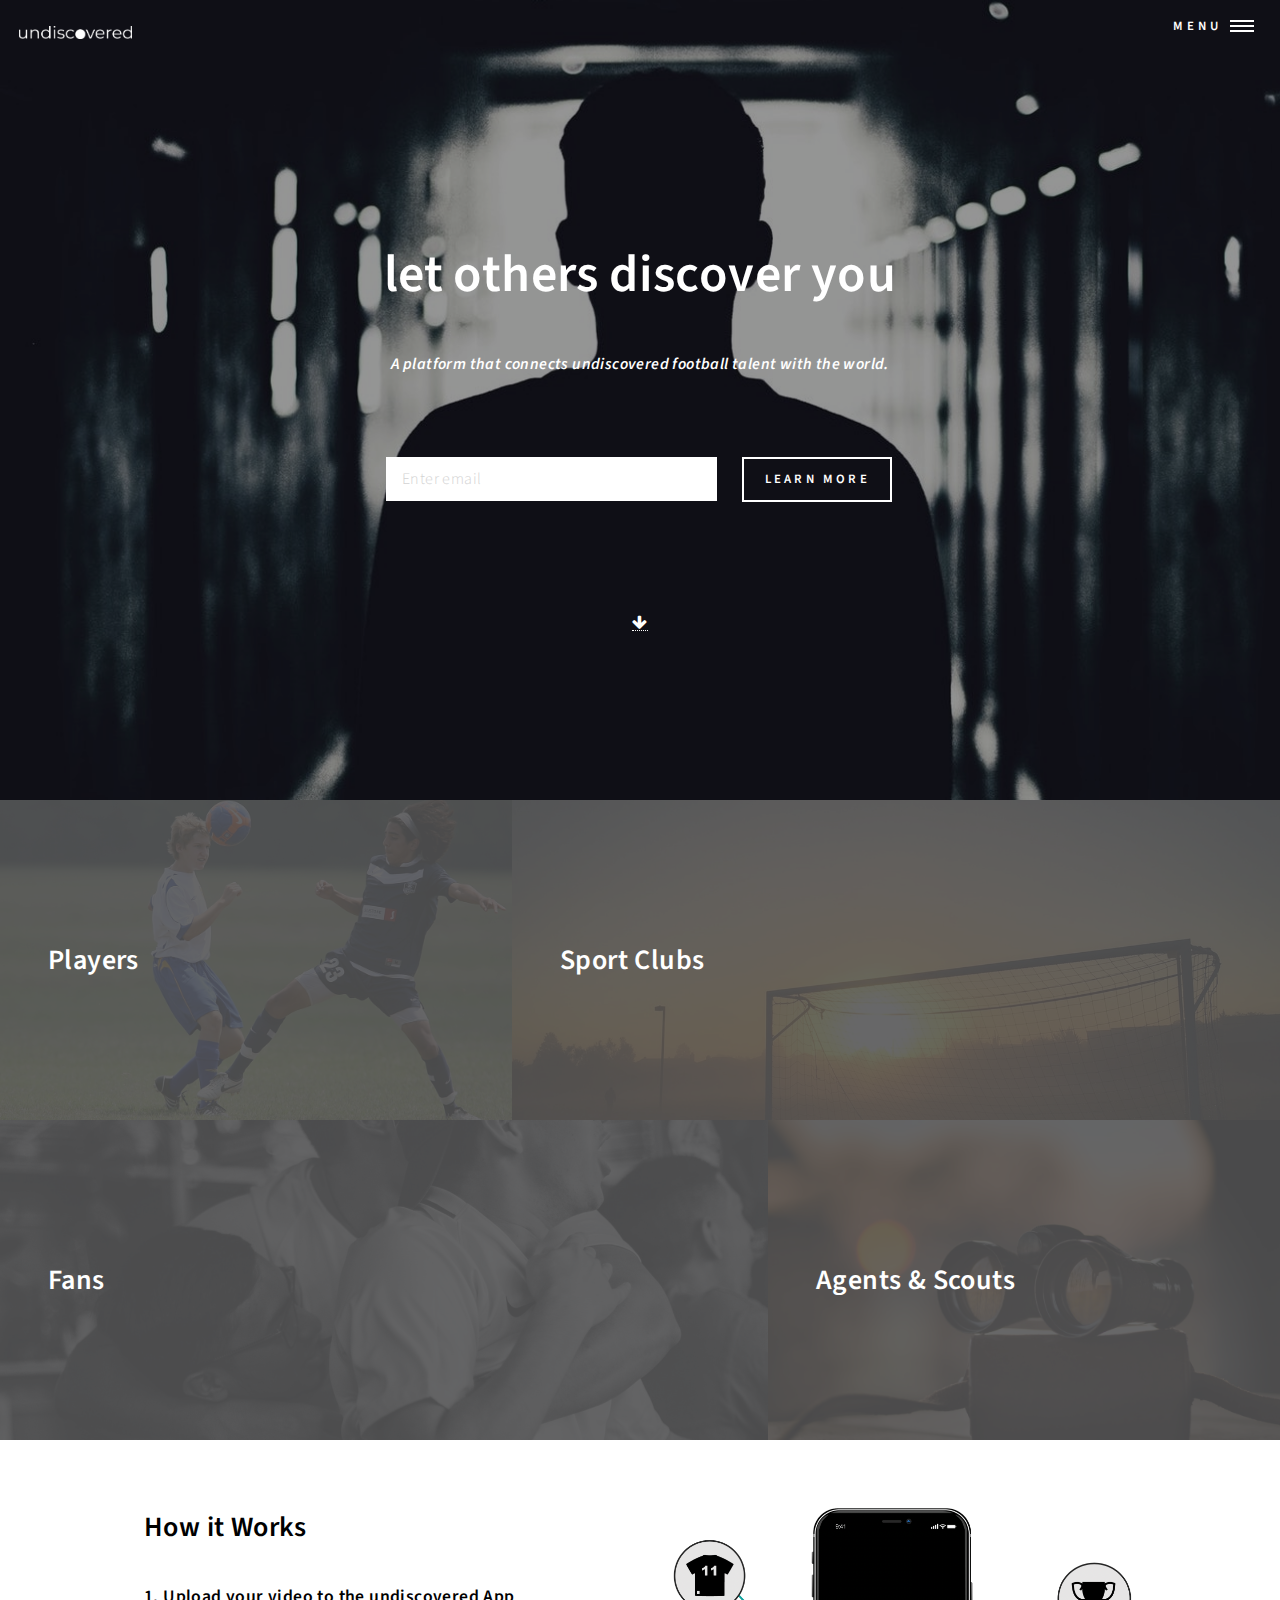
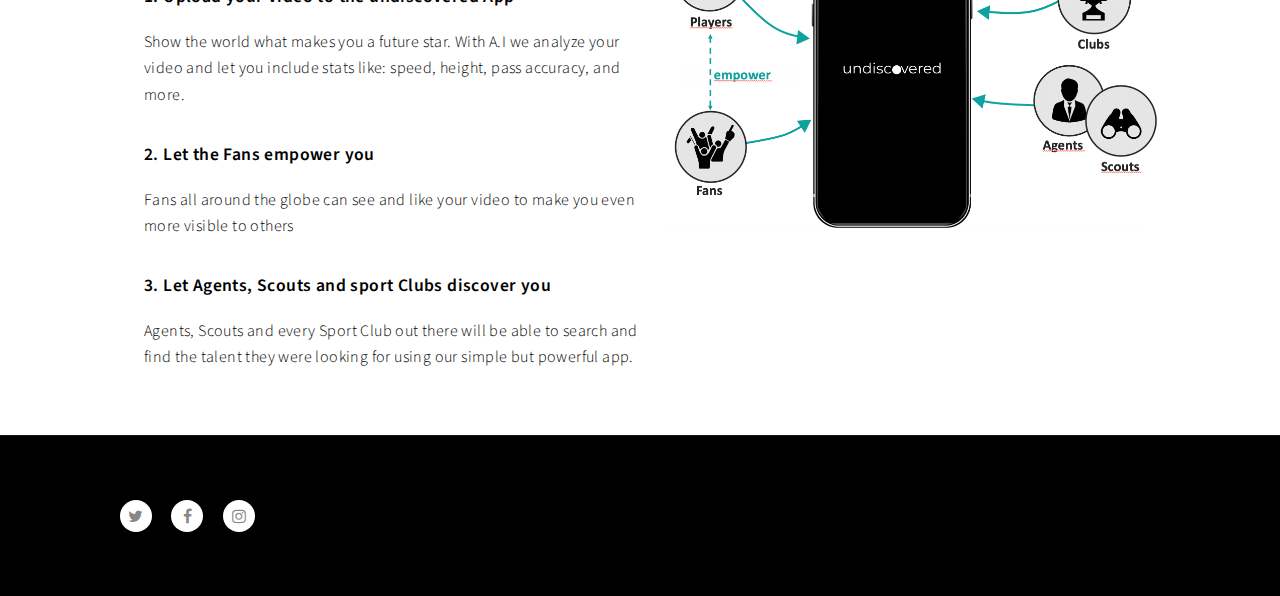
==== commit 2beec7a1: "Update index.html" ====
--- a/index.html
+++ b/index.html
@@ -1,9 +1,3 @@
-<!DOCTYPE HTML>
-<!--
-Forty by HTML5 UP
-html5up.net | @ajlkn
-Free for personal and commercial use under the CCA 3.0 license (html5up.net/license)
--->
 <html>
     <head>
         <title>Undiscovered</title>
@@ -17,7 +11,7 @@
         <div id="wrapper">
             <!-- Header -->
             <header id="header" class="alt">
-                <a href="index.html" class="logo"><img style="width: 10%" src="images/undiscovered_logo_white.png"></a>
+                <a href="index.html" class="logo"><img style="width: 10%; margin-top:2em" src="images/undiscovered_logo_white.png"></a>
                 <nav>
                     <a href="#menu">Menu</a>
                 </nav>
@@ -27,6 +21,7 @@
                 <ul class="links">
                     <li><a href="index.html">Home</a></li>
                     <!-- <li><a href="generic.html">About</a></li> -->
+                    
                 </ul>
                 <ul class="actions stacked">
                     <li><a href="#" class="button primary fit">More Info</a></li>
@@ -237,4 +232,4 @@
             <script src="assets/js/util.js"></script>
             <script src="assets/js/main.js"></script>
         </body>
-    </html>+    </html>
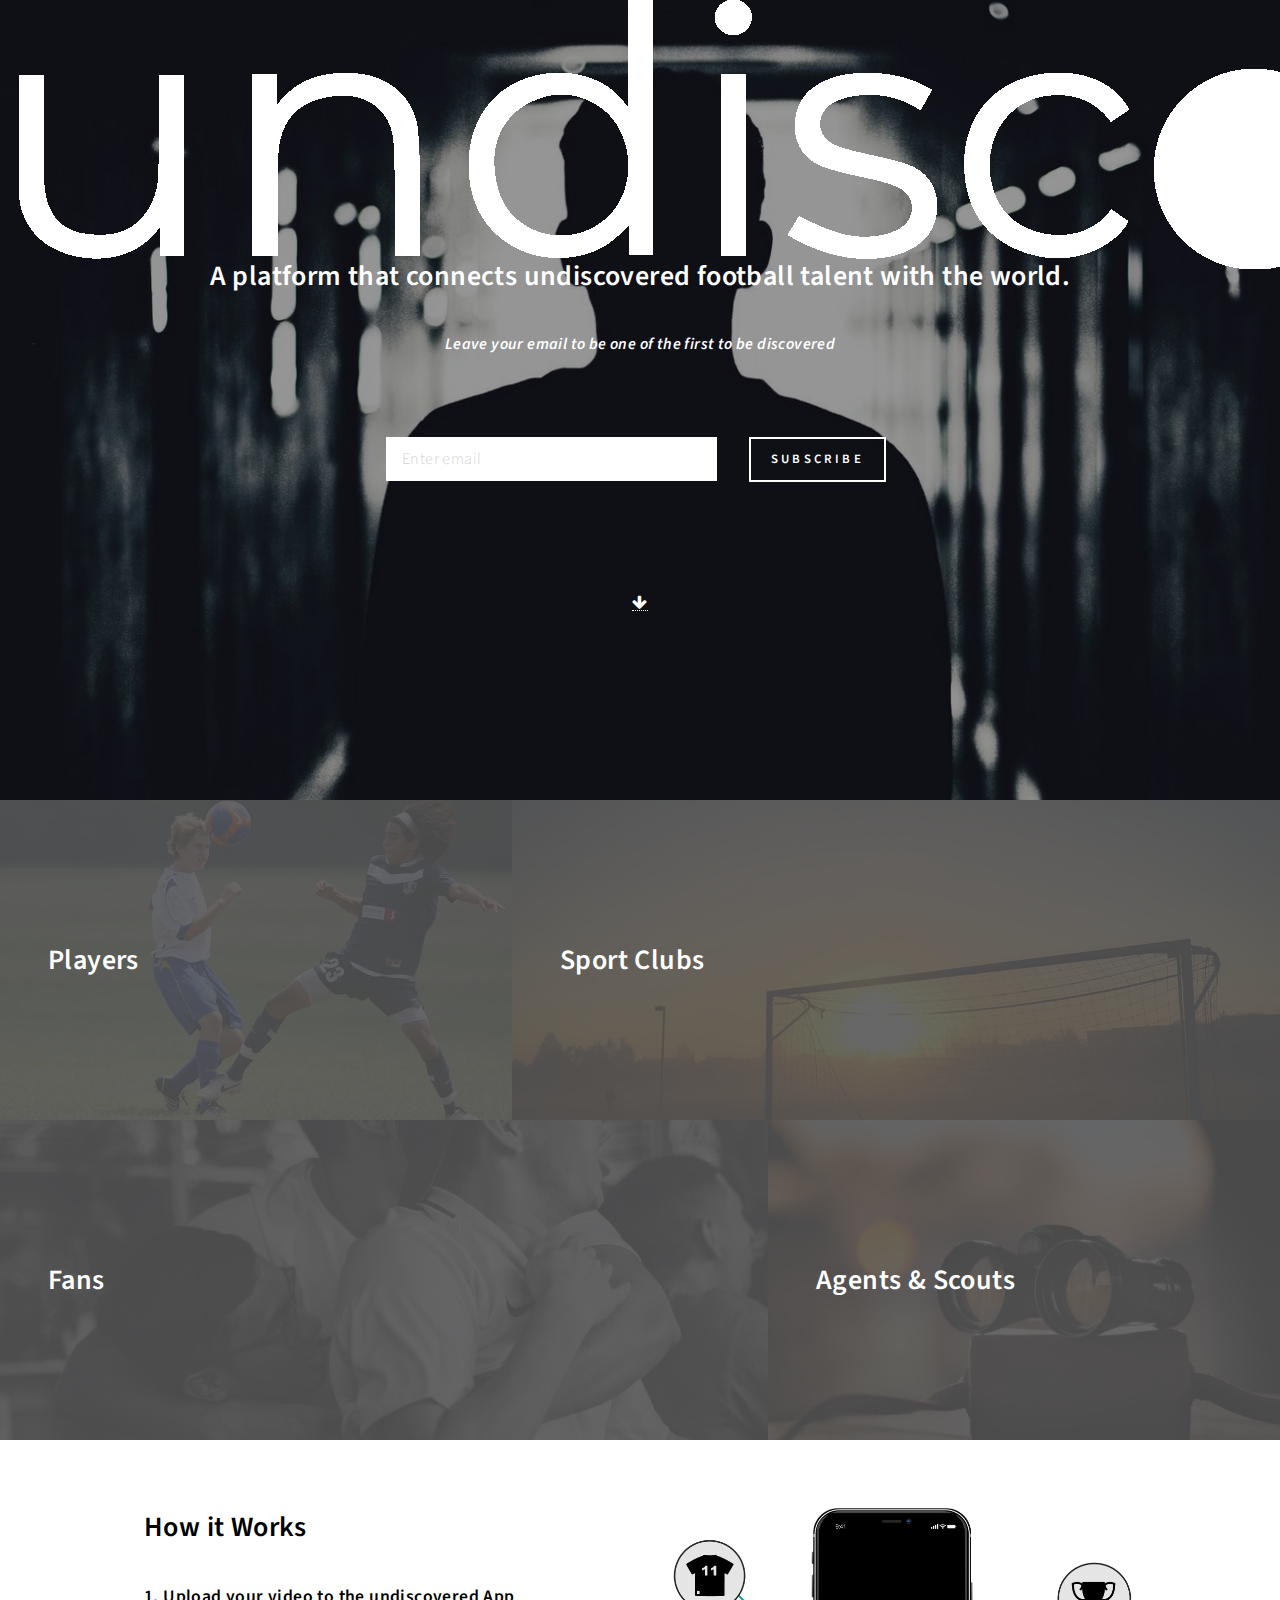
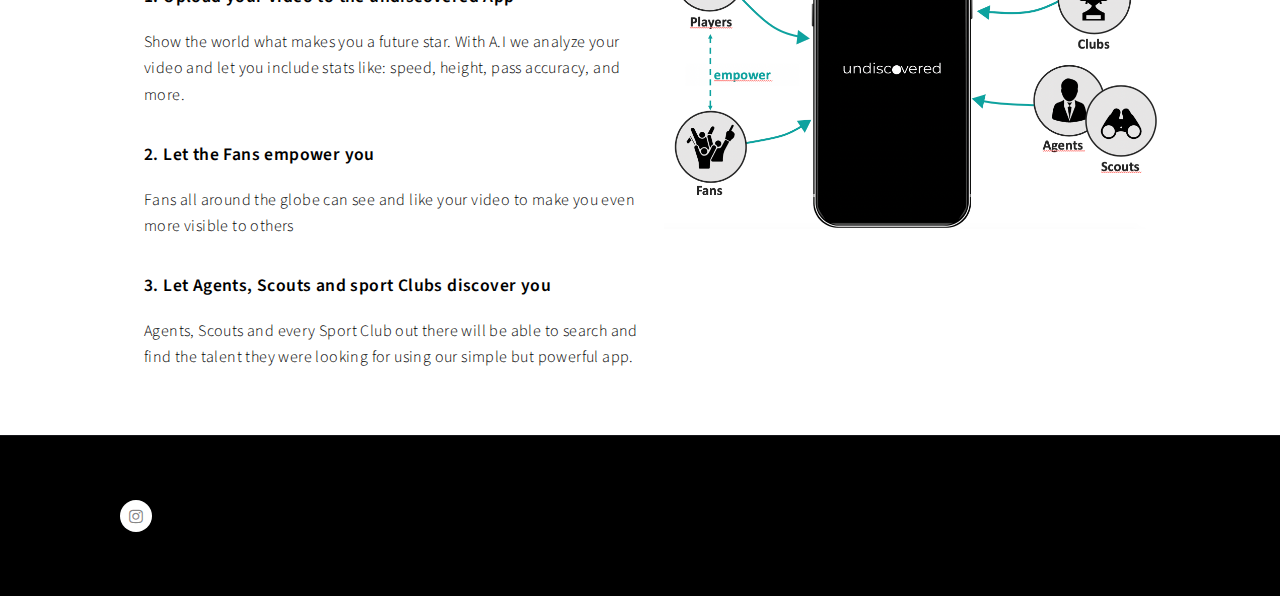
==== commit a43f5d13: "Competition bases" ====
--- a/index.html
+++ b/index.html
@@ -11,7 +11,7 @@
         <div id="wrapper">
             <!-- Header -->
             <header id="header" class="alt">
-                <a href="index.html" class="logo"><img style="width: 10%; margin-top:2em" src="images/undiscovered_logo_white.png"></a>
+                <a href="index.html" class="logo"><img  class="image-small" src="images/undiscovered_logo_white.png"></a>
                 <nav>
                     <a href="#menu">Menu</a>
                 </nav>
@@ -20,8 +20,8 @@
             <nav id="menu">
                 <ul class="links">
                     <li><a href="index.html">Home</a></li>
-                    <!-- <li><a href="generic.html">About</a></li> -->
-                    
+                    <li><a href="competition.html">Competition</a></li>
+
                 </ul>
                 <ul class="actions stacked">
                     <li><a href="#" class="button primary fit">More Info</a></li>
@@ -32,42 +32,42 @@
             <section id="banner" class="major">
                 <div class="inner">
                     <header class="major">
-                        <h1>let others discover you</h1>
+                        <h2>A platform that connects undiscovered football talent with the world.</h2>
                     </header>
                     <div >
-                        <p style="margin-bottom: 5em; font-style: italic;"><b>A platform that connects undiscovered football talent with the world.</b></p>
+                        <p style="margin-bottom: 5em; font-style: italic;"><b>Leave your email to be one of the first to be discovered</b></p>
                         <div class="row aln-center" style="margin-bottom: 5em;">
                             <!-- Begin Mailchimp Signup Form -->
-                            <div class="col-6" id="mc_embed_signup">
+                            <div class="col-6 col-12-small" id="mc_embed_signup">
                                 <form action="https://squarespace.us20.list-manage.com/subscribe/post?u=954dee2d405e3fc59cf410b6b&amp;id=bb637ee477" method="post" id="mc-embedded-subscribe-form" name="mc-embedded-subscribe-form" class="validate" target="_blank" novalidate>
                                     <div class="row">
-                                        <div class="col-8">
+                                        <div class="col-8 col-12-small">
                                             <div id="mc_embed_signup_scroll">
-                                                
+
                                                 <div class="mc-field-group">
                                                     <input placeholder="Enter email" type="email" value="" name="EMAIL" id="mce-EMAIL">
                                                 </div>
                                             </div>
                                         </div>
-                                        <div class="col-4">
+                                        <div class="col-4 col-12-small">
                                             <div id="mce-responses" class="clear">
                                                 <div class="response" id="mce-error-response" style="display:none"></div>
                                                 <div class="response" id="mce-success-response" style="display:none"></div>
                                                 </div>    <!-- real people should not fill this in and expect good things - do not remove this or risk form bot signups-->
                                                 <div style="position: absolute; left: -5000px;" aria-hidden="true"><input type="text" name="b_954dee2d405e3fc59cf410b6b_bb637ee477" tabindex="-1" value=""></div>
-                                                <div class="clear"><input type="submit" value="Learn more" name="subscribe" id="mc-embedded-subscribe" class="button"></div>
+                                                <div class="clear"><input type="submit" value="Subscribe" name="subscribe" id="mc-embedded-subscribe" class="button margin-top"></div>
                                             </div>
                                         </div>
                                     </form>
                                 </div>
                                 <!--End mc_embed_signup-->
-                                
+
                                 <!-- <div class="col-6">
                                     <form method="post" action="#">
                                         <div class="row">
                                             <div class="col-8">
                                                 <div class="fields">
-                                                    
+
                                                     <div class="field">
                                                         <input placeholder="Enter your e-mail" type="text" name="email" id="email" />
                                                     </div>
@@ -76,17 +76,17 @@
                                             <div class="col-4">
                                                 <ul class="actions">
                                                     <li><input type="submit" value="Learn more" class="button " /></li>
-                                                    
+
                                                 </ul>
                                             </div>
                                         </div>
                                     </form>
                                 </div>
                             -->                             </div>
-                            
-                            
+
+
                             <a href="#one" class="fa fa-arrow-down"></a>
-                            
+
                         </div>
                     </div>
                 </section>
@@ -132,11 +132,11 @@
                         </article>
                     </section>
                     <!-- Two -->
-                    
+
                     <section id="two" style="background-color: white">
                         <div class="inner row">
                             <div class="col-6 col-12-small">
-                                
+
                                 <header class="major" >
                                     <h2 style="color: black">How it Works</h2>
                                 </header>
@@ -149,13 +149,13 @@
                                 </p>
                             </div>
                             <div class="col-6 col-12-small ">
-                                
-                                
+
+
                                 <img  class="image fit" src="images/model2.png">
                             </div>
                         </div>
                     </section>
-                    
+
                 </div>
                 <!-- Contact -->
                 <section id="contact">
@@ -213,13 +213,13 @@
                 <footer id="footer">
                     <div class="inner">
                         <ul class="icons">
-                            <li><a href="#" class="icon alt fa-twitter"><span class="label">Twitter</span></a></li>
-                            <li><a href="#" class="icon alt fa-facebook"><span class="label">Facebook</span></a></li>
-                            <li><a href="#" class="icon alt fa-instagram"><span class="label">Instagram</span></a></li>
+                            <!-- <li><a href="#" class="icon alt fa-twitter"><span class="label">Twitter</span></a></li>
+                            <li><a href="#" class="icon alt fa-facebook"><span class="label">Facebook</span></a></li> -->
+                            <li><a href="https://www.instagram.com/undiscovered_football/"  target="_blank" class="icon alt fa-instagram"><span class="label">Instagram</span></a></li>
                             <!-- <li><a href="#" class="icon alt fa-github"><span class="label">GitHub</span></a></li>
                             <li><a href="#" class="icon alt fa-linkedin"><span class="label">LinkedIn</span></a></li> -->
                         </ul>
-                        
+
                     </div>
                 </footer>
             </div>
